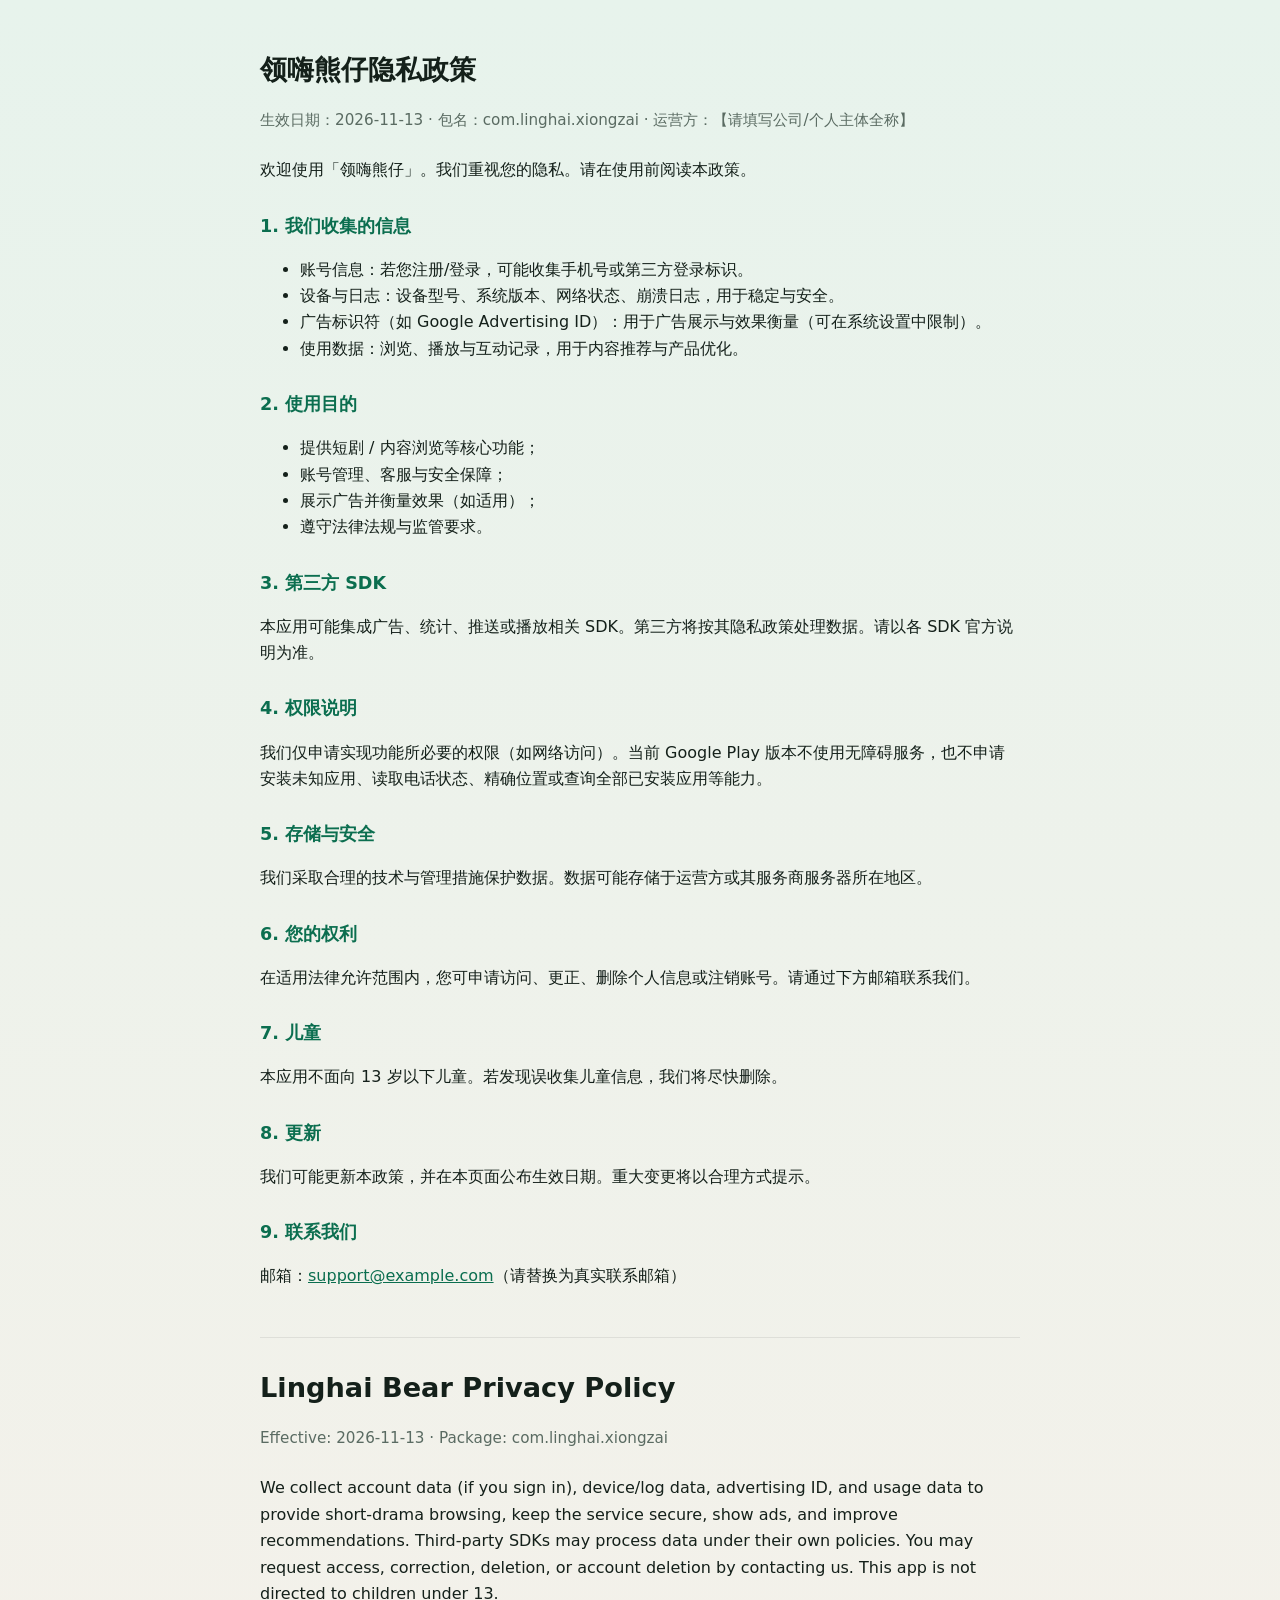
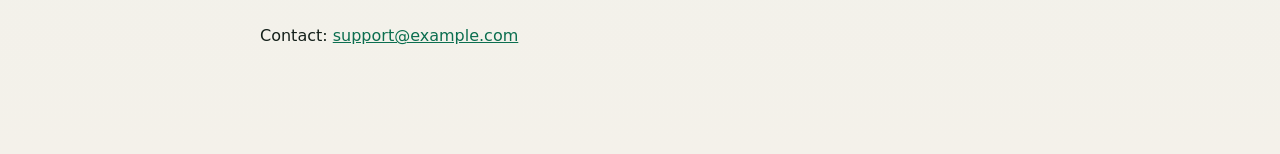
==== privacy-policy/index.html @ 702ed435 "Publish privacy policy and support pages on GitHub Pages. Also keep feature flags off for store revi" ====
<!DOCTYPE html>
<html lang="zh-CN">
<head>
  <meta charset="utf-8" />
  <meta name="viewport" content="width=device-width, initial-scale=1" />
  <title>领嗨熊仔 · 隐私政策 / Privacy Policy</title>
  <style>
    :root { --ink:#14201a; --muted:#5a6b62; --bg:#f4f7f5; --accent:#0b6e4f; }
    body { margin:0; font-family:"Noto Sans SC","DM Sans",system-ui,sans-serif; background:linear-gradient(180deg,#e7f3ec,#f4f1ea); color:var(--ink); line-height:1.65; }
    main { max-width:760px; margin:0 auto; padding:48px 20px 88px; }
    h1 { font-size:1.7rem; margin:0 0 6px; }
    h2 { font-size:1.1rem; margin-top:28px; color:var(--accent); }
    .meta { color:var(--muted); margin-bottom:24px; font-size:.95rem; }
    a { color:var(--accent); }
    .en { margin-top:48px; padding-top:28px; border-top:1px solid rgba(0,0,0,.08); }
  </style>
</head>
<body>
<main>
  <h1>领嗨熊仔隐私政策</h1>
  <p class="meta">生效日期：2026-11-13 · 包名：com.linghai.xiongzai · 运营方：【请填写公司/个人主体全称】</p>

  <p>欢迎使用「领嗨熊仔」。我们重视您的隐私。请在使用前阅读本政策。</p>

  <h2>1. 我们收集的信息</h2>
  <ul>
    <li>账号信息：若您注册/登录，可能收集手机号或第三方登录标识。</li>
    <li>设备与日志：设备型号、系统版本、网络状态、崩溃日志，用于稳定与安全。</li>
    <li>广告标识符（如 Google Advertising ID）：用于广告展示与效果衡量（可在系统设置中限制）。</li>
    <li>使用数据：浏览、播放与互动记录，用于内容推荐与产品优化。</li>
  </ul>

  <h2>2. 使用目的</h2>
  <ul>
    <li>提供短剧 / 内容浏览等核心功能；</li>
    <li>账号管理、客服与安全保障；</li>
    <li>展示广告并衡量效果（如适用）；</li>
    <li>遵守法律法规与监管要求。</li>
  </ul>

  <h2>3. 第三方 SDK</h2>
  <p>本应用可能集成广告、统计、推送或播放相关 SDK。第三方将按其隐私政策处理数据。请以各 SDK 官方说明为准。</p>

  <h2>4. 权限说明</h2>
  <p>我们仅申请实现功能所必要的权限（如网络访问）。当前 Google Play 版本不使用无障碍服务，也不申请安装未知应用、读取电话状态、精确位置或查询全部已安装应用等能力。</p>

  <h2>5. 存储与安全</h2>
  <p>我们采取合理的技术与管理措施保护数据。数据可能存储于运营方或其服务商服务器所在地区。</p>

  <h2>6. 您的权利</h2>
  <p>在适用法律允许范围内，您可申请访问、更正、删除个人信息或注销账号。请通过下方邮箱联系我们。</p>

  <h2>7. 儿童</h2>
  <p>本应用不面向 13 岁以下儿童。若发现误收集儿童信息，我们将尽快删除。</p>

  <h2>8. 更新</h2>
  <p>我们可能更新本政策，并在本页面公布生效日期。重大变更将以合理方式提示。</p>

  <h2>9. 联系我们</h2>
  <p>邮箱：<a href="mailto:support@example.com">support@example.com</a>（请替换为真实联系邮箱）</p>

  <div class="en">
    <h1>Linghai Bear Privacy Policy</h1>
    <p class="meta">Effective: 2026-11-13 · Package: com.linghai.xiongzai</p>
    <p>We collect account data (if you sign in), device/log data, advertising ID, and usage data to provide short-drama browsing, keep the service secure, show ads, and improve recommendations. Third-party SDKs may process data under their own policies. You may request access, correction, deletion, or account deletion by contacting us. This app is not directed to children under 13.</p>
    <p>Contact: <a href="mailto:support@example.com">support@example.com</a></p>
  </div>
</main>
</body>
</html>
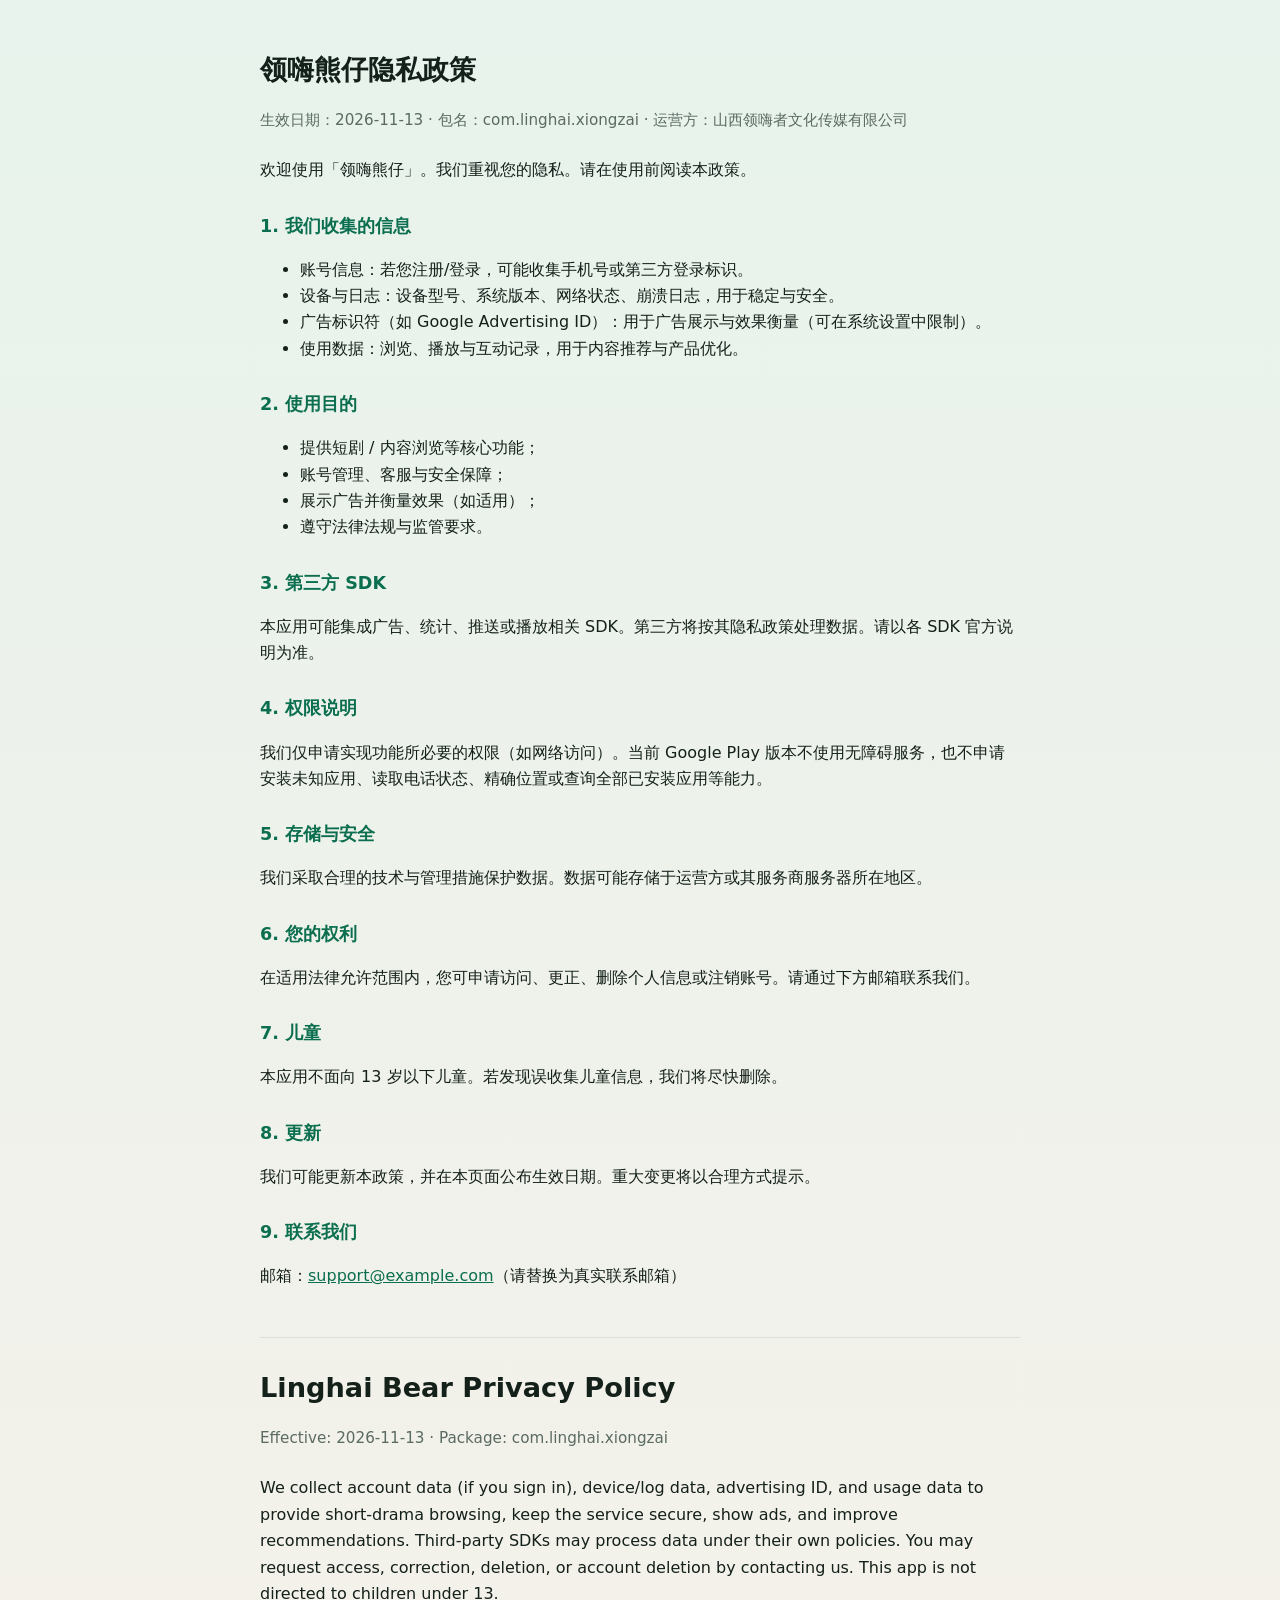
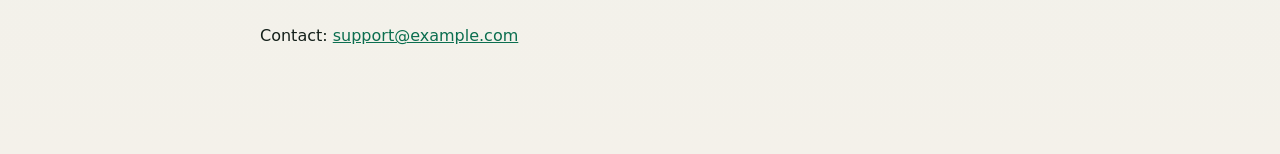
==== commit 810677bf: "Update privacy policy operator to 山西领嗨者文化传媒有限公司. Co-authored-by: Cursor <cursoragent@cursor.com>" ====
--- a/privacy-policy/index.html
+++ b/privacy-policy/index.html
@@ -18,7 +18,7 @@
 <body>
 <main>
   <h1>领嗨熊仔隐私政策</h1>
-  <p class="meta">生效日期：2026-11-13 · 包名：com.linghai.xiongzai · 运营方：【请填写公司/个人主体全称】</p>
+  <p class="meta">生效日期：2026-11-13 · 包名：com.linghai.xiongzai · 运营方：山西领嗨者文化传媒有限公司</p>
 
   <p>欢迎使用「领嗨熊仔」。我们重视您的隐私。请在使用前阅读本政策。</p>
 
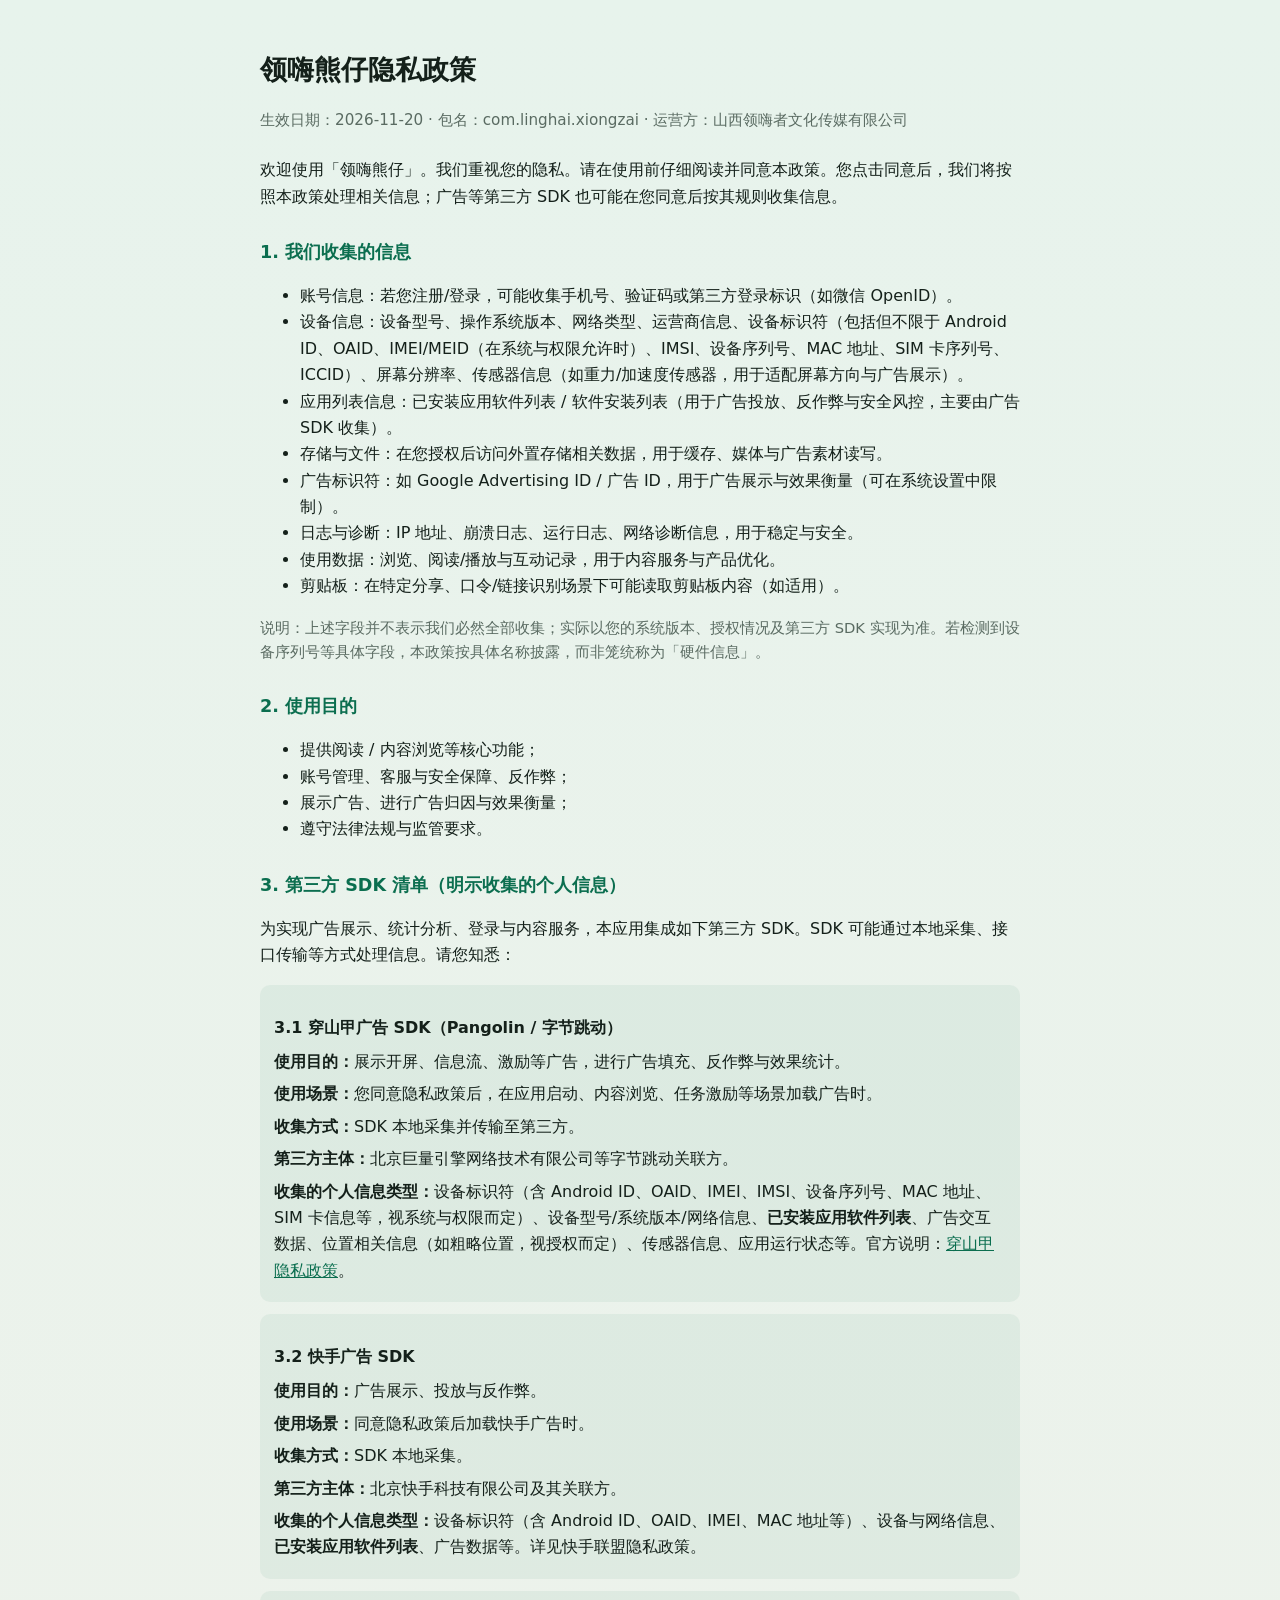
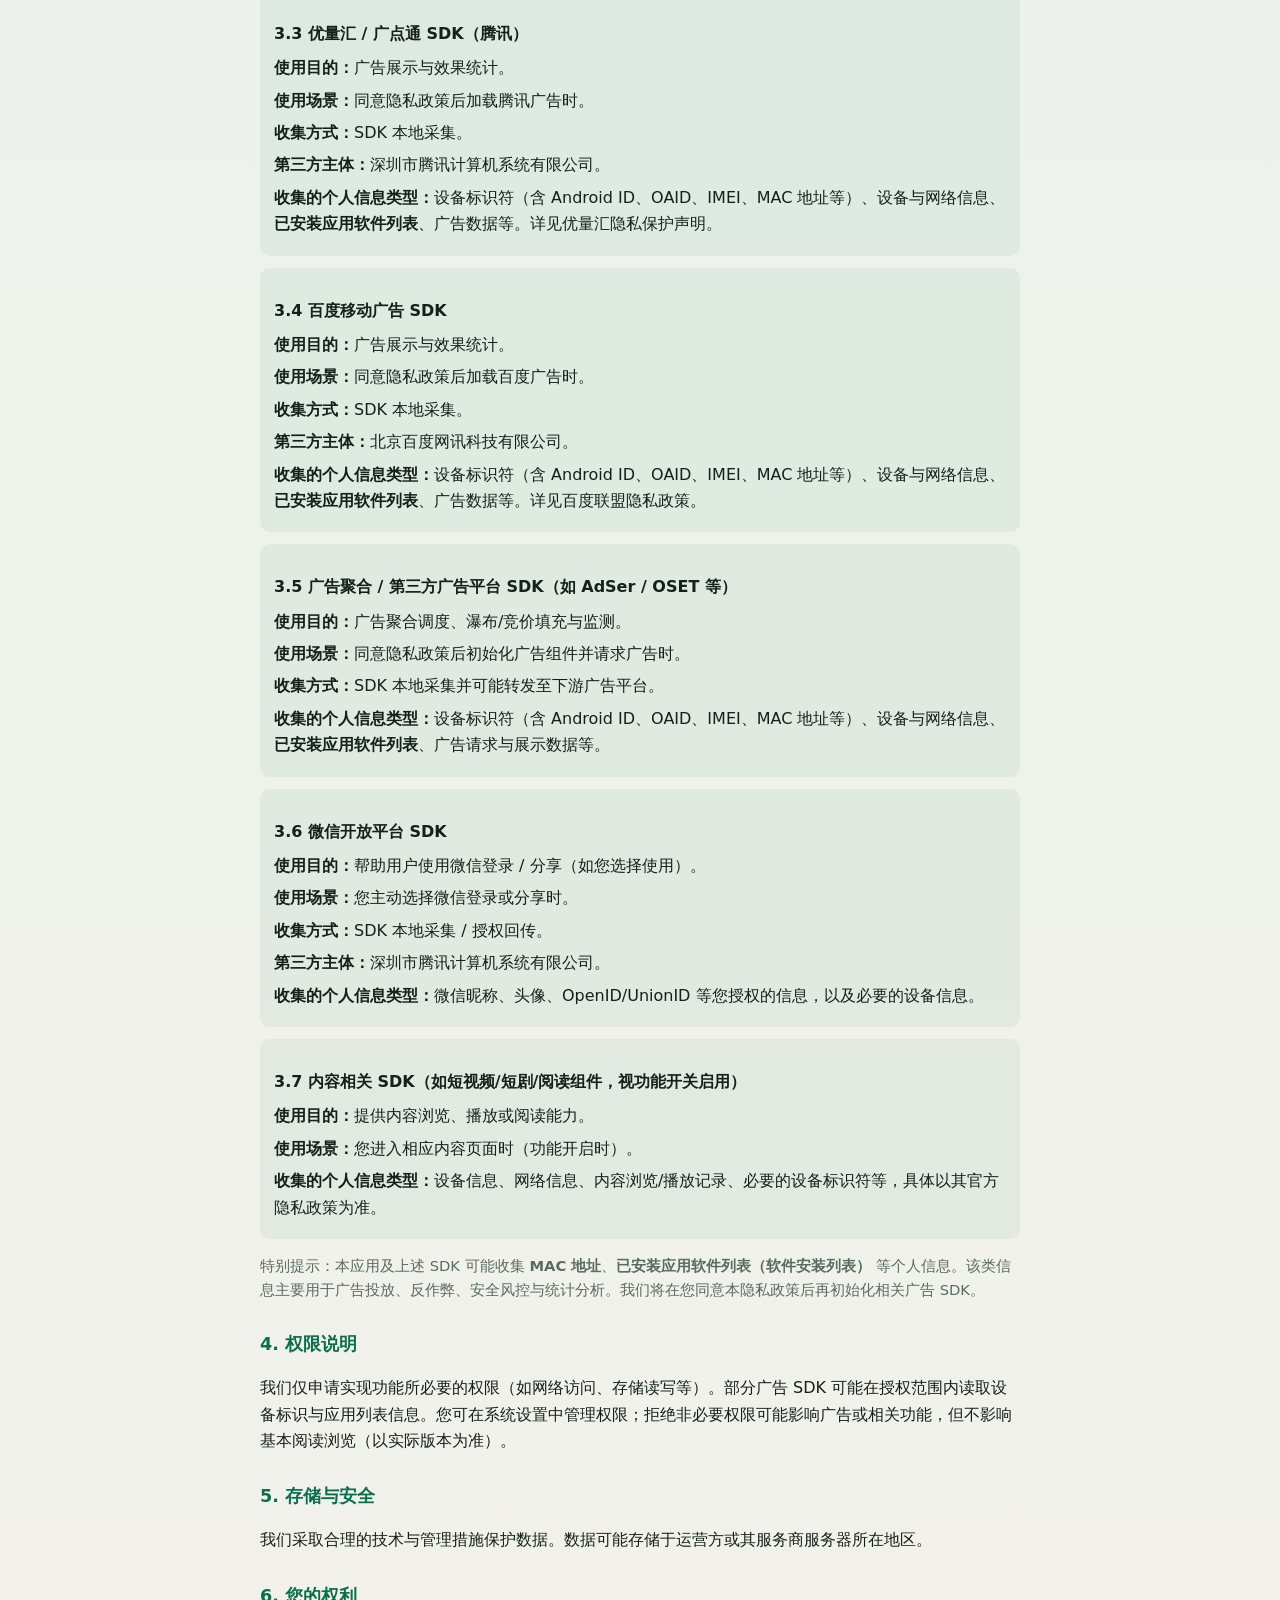
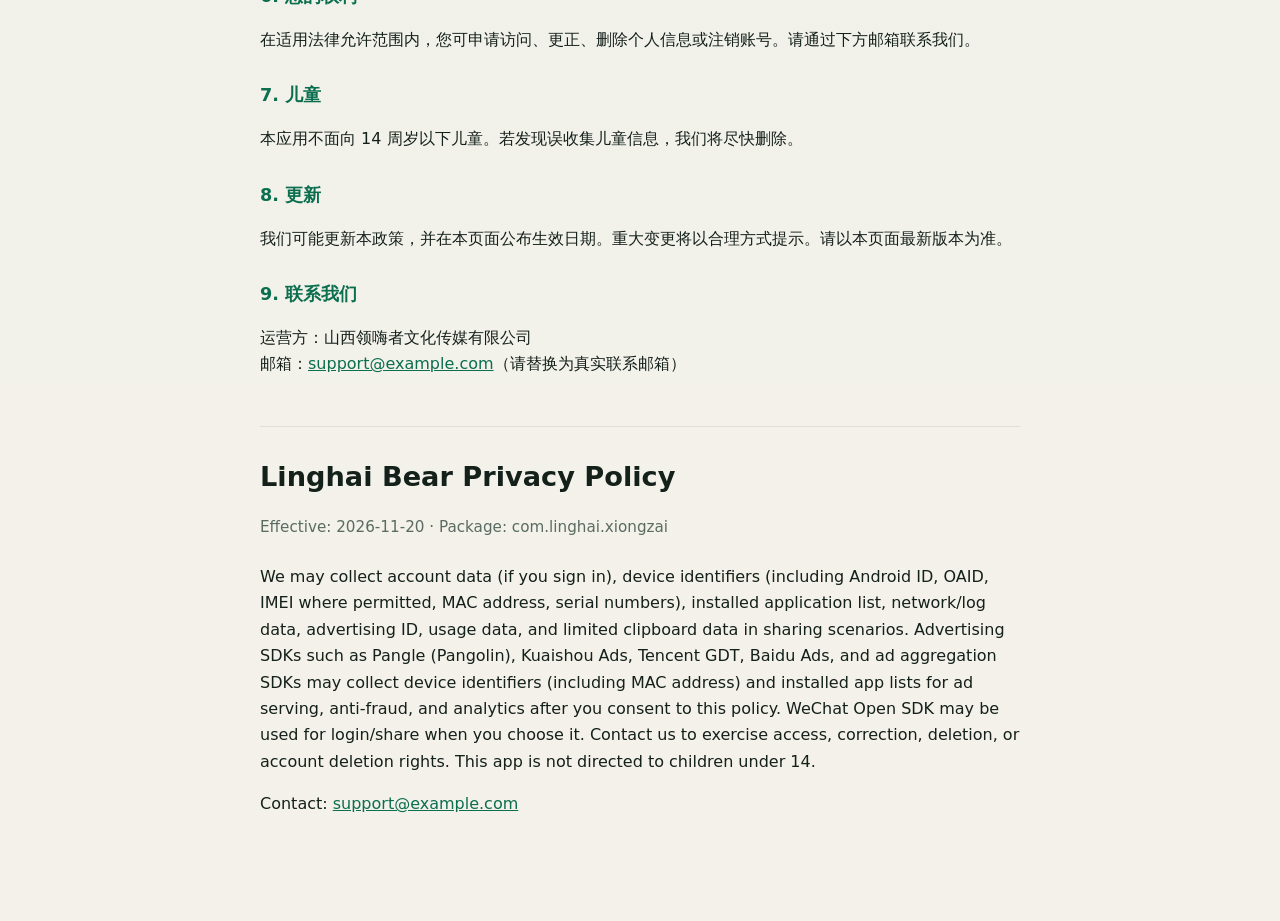
==== commit 8b3a26e5: "Disclose ad SDK data collection including MAC and app list." ====
--- a/privacy-policy/index.html
+++ b/privacy-policy/index.html
@@ -10,39 +10,110 @@
     main { max-width:760px; margin:0 auto; padding:48px 20px 88px; }
     h1 { font-size:1.7rem; margin:0 0 6px; }
     h2 { font-size:1.1rem; margin-top:28px; color:var(--accent); }
+    h3 { font-size:1rem; margin:18px 0 8px; }
     .meta { color:var(--muted); margin-bottom:24px; font-size:.95rem; }
     a { color:var(--accent); }
     .en { margin-top:48px; padding-top:28px; border-top:1px solid rgba(0,0,0,.08); }
+    .sdk { background:rgba(11,110,79,.06); border-radius:10px; padding:12px 14px; margin:12px 0; }
+    .sdk p { margin:6px 0; }
+    .note { color:var(--muted); font-size:.92rem; }
   </style>
 </head>
 <body>
 <main>
   <h1>领嗨熊仔隐私政策</h1>
-  <p class="meta">生效日期：2026-11-13 · 包名：com.linghai.xiongzai · 运营方：山西领嗨者文化传媒有限公司</p>
+  <p class="meta">生效日期：2026-11-20 · 包名：com.linghai.xiongzai · 运营方：山西领嗨者文化传媒有限公司</p>
 
-  <p>欢迎使用「领嗨熊仔」。我们重视您的隐私。请在使用前阅读本政策。</p>
+  <p>欢迎使用「领嗨熊仔」。我们重视您的隐私。请在使用前仔细阅读并同意本政策。您点击同意后，我们将按照本政策处理相关信息；广告等第三方 SDK 也可能在您同意后按其规则收集信息。</p>
 
   <h2>1. 我们收集的信息</h2>
   <ul>
-    <li>账号信息：若您注册/登录，可能收集手机号或第三方登录标识。</li>
-    <li>设备与日志：设备型号、系统版本、网络状态、崩溃日志，用于稳定与安全。</li>
-    <li>广告标识符（如 Google Advertising ID）：用于广告展示与效果衡量（可在系统设置中限制）。</li>
-    <li>使用数据：浏览、播放与互动记录，用于内容推荐与产品优化。</li>
+    <li>账号信息：若您注册/登录，可能收集手机号、验证码或第三方登录标识（如微信 OpenID）。</li>
+    <li>设备信息：设备型号、操作系统版本、网络类型、运营商信息、设备标识符（包括但不限于 Android ID、OAID、IMEI/MEID（在系统与权限允许时）、IMSI、设备序列号、MAC 地址、SIM 卡序列号、ICCID）、屏幕分辨率、传感器信息（如重力/加速度传感器，用于适配屏幕方向与广告展示）。</li>
+    <li>应用列表信息：已安装应用软件列表 / 软件安装列表（用于广告投放、反作弊与安全风控，主要由广告 SDK 收集）。</li>
+    <li>存储与文件：在您授权后访问外置存储相关数据，用于缓存、媒体与广告素材读写。</li>
+    <li>广告标识符：如 Google Advertising ID / 广告 ID，用于广告展示与效果衡量（可在系统设置中限制）。</li>
+    <li>日志与诊断：IP 地址、崩溃日志、运行日志、网络诊断信息，用于稳定与安全。</li>
+    <li>使用数据：浏览、阅读/播放与互动记录，用于内容服务与产品优化。</li>
+    <li>剪贴板：在特定分享、口令/链接识别场景下可能读取剪贴板内容（如适用）。</li>
   </ul>
+  <p class="note">说明：上述字段并不表示我们必然全部收集；实际以您的系统版本、授权情况及第三方 SDK 实现为准。若检测到设备序列号等具体字段，本政策按具体名称披露，而非笼统称为「硬件信息」。</p>
 
   <h2>2. 使用目的</h2>
   <ul>
-    <li>提供短剧 / 内容浏览等核心功能；</li>
-    <li>账号管理、客服与安全保障；</li>
-    <li>展示广告并衡量效果（如适用）；</li>
+    <li>提供阅读 / 内容浏览等核心功能；</li>
+    <li>账号管理、客服与安全保障、反作弊；</li>
+    <li>展示广告、进行广告归因与效果衡量；</li>
     <li>遵守法律法规与监管要求。</li>
   </ul>
 
-  <h2>3. 第三方 SDK</h2>
-  <p>本应用可能集成广告、统计、推送或播放相关 SDK。第三方将按其隐私政策处理数据。请以各 SDK 官方说明为准。</p>
+  <h2>3. 第三方 SDK 清单（明示收集的个人信息）</h2>
+  <p>为实现广告展示、统计分析、登录与内容服务，本应用集成如下第三方 SDK。SDK 可能通过本地采集、接口传输等方式处理信息。请您知悉：</p>
+
+  <div class="sdk">
+    <h3>3.1 穿山甲广告 SDK（Pangolin / 字节跳动）</h3>
+    <p><strong>使用目的：</strong>展示开屏、信息流、激励等广告，进行广告填充、反作弊与效果统计。</p>
+    <p><strong>使用场景：</strong>您同意隐私政策后，在应用启动、内容浏览、任务激励等场景加载广告时。</p>
+    <p><strong>收集方式：</strong>SDK 本地采集并传输至第三方。</p>
+    <p><strong>第三方主体：</strong>北京巨量引擎网络技术有限公司等字节跳动关联方。</p>
+    <p><strong>收集的个人信息类型：</strong>设备标识符（含 Android ID、OAID、IMEI、IMSI、设备序列号、MAC 地址、SIM 卡信息等，视系统与权限而定）、设备型号/系统版本/网络信息、<strong>已安装应用软件列表</strong>、广告交互数据、位置相关信息（如粗略位置，视授权而定）、传感器信息、应用运行状态等。官方说明：<a href="https://www.csjplatform.com/privacy" target="_blank" rel="noopener">穿山甲隐私政策</a>。</p>
+  </div>
+
+  <div class="sdk">
+    <h3>3.2 快手广告 SDK</h3>
+    <p><strong>使用目的：</strong>广告展示、投放与反作弊。</p>
+    <p><strong>使用场景：</strong>同意隐私政策后加载快手广告时。</p>
+    <p><strong>收集方式：</strong>SDK 本地采集。</p>
+    <p><strong>第三方主体：</strong>北京快手科技有限公司及其关联方。</p>
+    <p><strong>收集的个人信息类型：</strong>设备标识符（含 Android ID、OAID、IMEI、MAC 地址等）、设备与网络信息、<strong>已安装应用软件列表</strong>、广告数据等。详见快手联盟隐私政策。</p>
+  </div>
+
+  <div class="sdk">
+    <h3>3.3 优量汇 / 广点通 SDK（腾讯）</h3>
+    <p><strong>使用目的：</strong>广告展示与效果统计。</p>
+    <p><strong>使用场景：</strong>同意隐私政策后加载腾讯广告时。</p>
+    <p><strong>收集方式：</strong>SDK 本地采集。</p>
+    <p><strong>第三方主体：</strong>深圳市腾讯计算机系统有限公司。</p>
+    <p><strong>收集的个人信息类型：</strong>设备标识符（含 Android ID、OAID、IMEI、MAC 地址等）、设备与网络信息、<strong>已安装应用软件列表</strong>、广告数据等。详见优量汇隐私保护声明。</p>
+  </div>
+
+  <div class="sdk">
+    <h3>3.4 百度移动广告 SDK</h3>
+    <p><strong>使用目的：</strong>广告展示与效果统计。</p>
+    <p><strong>使用场景：</strong>同意隐私政策后加载百度广告时。</p>
+    <p><strong>收集方式：</strong>SDK 本地采集。</p>
+    <p><strong>第三方主体：</strong>北京百度网讯科技有限公司。</p>
+    <p><strong>收集的个人信息类型：</strong>设备标识符（含 Android ID、OAID、IMEI、MAC 地址等）、设备与网络信息、<strong>已安装应用软件列表</strong>、广告数据等。详见百度联盟隐私政策。</p>
+  </div>
+
+  <div class="sdk">
+    <h3>3.5 广告聚合 / 第三方广告平台 SDK（如 AdSer / OSET 等）</h3>
+    <p><strong>使用目的：</strong>广告聚合调度、瀑布/竞价填充与监测。</p>
+    <p><strong>使用场景：</strong>同意隐私政策后初始化广告组件并请求广告时。</p>
+    <p><strong>收集方式：</strong>SDK 本地采集并可能转发至下游广告平台。</p>
+    <p><strong>收集的个人信息类型：</strong>设备标识符（含 Android ID、OAID、IMEI、MAC 地址等）、设备与网络信息、<strong>已安装应用软件列表</strong>、广告请求与展示数据等。</p>
+  </div>
+
+  <div class="sdk">
+    <h3>3.6 微信开放平台 SDK</h3>
+    <p><strong>使用目的：</strong>帮助用户使用微信登录 / 分享（如您选择使用）。</p>
+    <p><strong>使用场景：</strong>您主动选择微信登录或分享时。</p>
+    <p><strong>收集方式：</strong>SDK 本地采集 / 授权回传。</p>
+    <p><strong>第三方主体：</strong>深圳市腾讯计算机系统有限公司。</p>
+    <p><strong>收集的个人信息类型：</strong>微信昵称、头像、OpenID/UnionID 等您授权的信息，以及必要的设备信息。</p>
+  </div>
+
+  <div class="sdk">
+    <h3>3.7 内容相关 SDK（如短视频/短剧/阅读组件，视功能开关启用）</h3>
+    <p><strong>使用目的：</strong>提供内容浏览、播放或阅读能力。</p>
+    <p><strong>使用场景：</strong>您进入相应内容页面时（功能开启时）。</p>
+    <p><strong>收集的个人信息类型：</strong>设备信息、网络信息、内容浏览/播放记录、必要的设备标识符等，具体以其官方隐私政策为准。</p>
+  </div>
+
+  <p class="note">特别提示：本应用及上述 SDK 可能收集 <strong>MAC 地址</strong>、<strong>已安装应用软件列表（软件安装列表）</strong> 等个人信息。该类信息主要用于广告投放、反作弊、安全风控与统计分析。我们将在您同意本隐私政策后再初始化相关广告 SDK。</p>
 
   <h2>4. 权限说明</h2>
-  <p>我们仅申请实现功能所必要的权限（如网络访问）。当前 Google Play 版本不使用无障碍服务，也不申请安装未知应用、读取电话状态、精确位置或查询全部已安装应用等能力。</p>
+  <p>我们仅申请实现功能所必要的权限（如网络访问、存储读写等）。部分广告 SDK 可能在授权范围内读取设备标识与应用列表信息。您可在系统设置中管理权限；拒绝非必要权限可能影响广告或相关功能，但不影响基本阅读浏览（以实际版本为准）。</p>
 
   <h2>5. 存储与安全</h2>
   <p>我们采取合理的技术与管理措施保护数据。数据可能存储于运营方或其服务商服务器所在地区。</p>
@@ -51,18 +122,18 @@
   <p>在适用法律允许范围内，您可申请访问、更正、删除个人信息或注销账号。请通过下方邮箱联系我们。</p>
 
   <h2>7. 儿童</h2>
-  <p>本应用不面向 13 岁以下儿童。若发现误收集儿童信息，我们将尽快删除。</p>
+  <p>本应用不面向 14 周岁以下儿童。若发现误收集儿童信息，我们将尽快删除。</p>
 
   <h2>8. 更新</h2>
-  <p>我们可能更新本政策，并在本页面公布生效日期。重大变更将以合理方式提示。</p>
+  <p>我们可能更新本政策，并在本页面公布生效日期。重大变更将以合理方式提示。请以本页面最新版本为准。</p>
 
   <h2>9. 联系我们</h2>
-  <p>邮箱：<a href="mailto:support@example.com">support@example.com</a>（请替换为真实联系邮箱）</p>
+  <p>运营方：山西领嗨者文化传媒有限公司<br/>邮箱：<a href="mailto:support@example.com">support@example.com</a>（请替换为真实联系邮箱）</p>
 
   <div class="en">
     <h1>Linghai Bear Privacy Policy</h1>
-    <p class="meta">Effective: 2026-11-13 · Package: com.linghai.xiongzai</p>
-    <p>We collect account data (if you sign in), device/log data, advertising ID, and usage data to provide short-drama browsing, keep the service secure, show ads, and improve recommendations. Third-party SDKs may process data under their own policies. You may request access, correction, deletion, or account deletion by contacting us. This app is not directed to children under 13.</p>
+    <p class="meta">Effective: 2026-11-20 · Package: com.linghai.xiongzai</p>
+    <p>We may collect account data (if you sign in), device identifiers (including Android ID, OAID, IMEI where permitted, MAC address, serial numbers), installed application list, network/log data, advertising ID, usage data, and limited clipboard data in sharing scenarios. Advertising SDKs such as Pangle (Pangolin), Kuaishou Ads, Tencent GDT, Baidu Ads, and ad aggregation SDKs may collect device identifiers (including MAC address) and installed app lists for ad serving, anti-fraud, and analytics after you consent to this policy. WeChat Open SDK may be used for login/share when you choose it. Contact us to exercise access, correction, deletion, or account deletion rights. This app is not directed to children under 14.</p>
     <p>Contact: <a href="mailto:support@example.com">support@example.com</a></p>
   </div>
 </main>
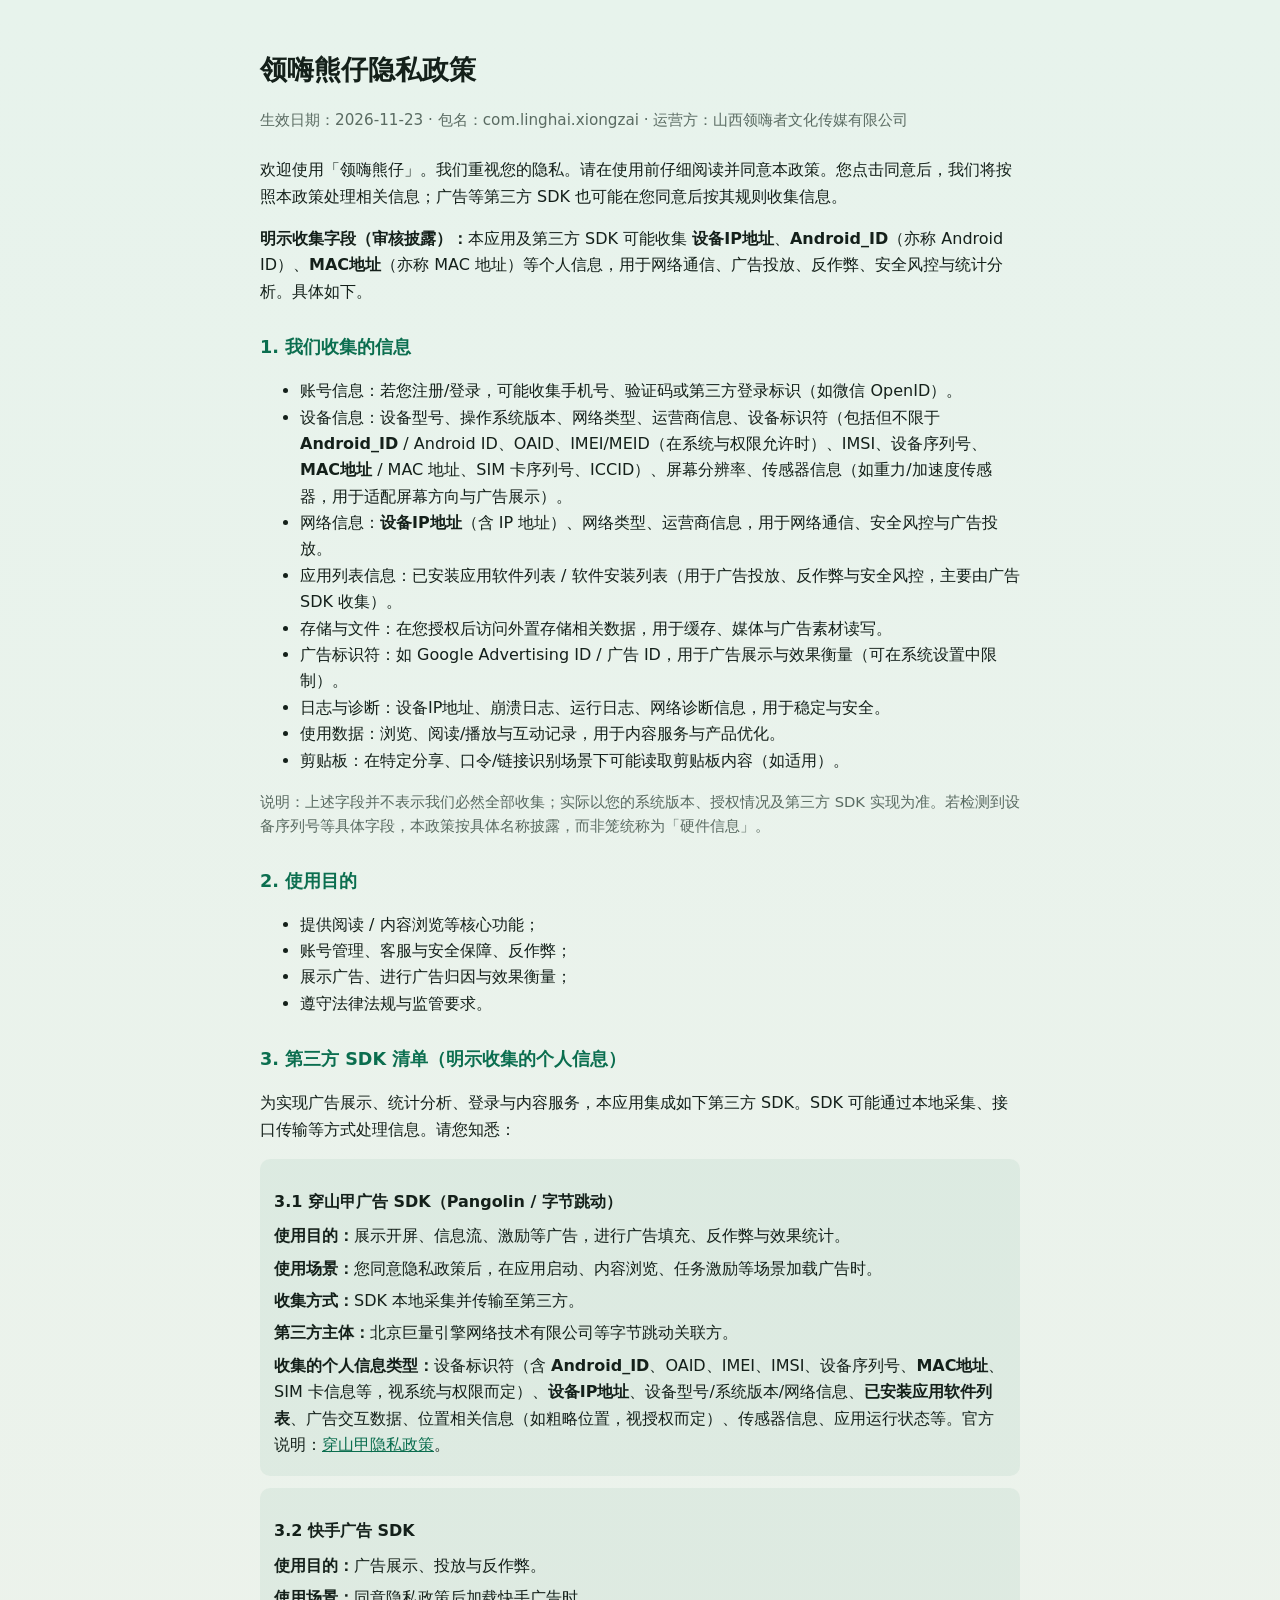
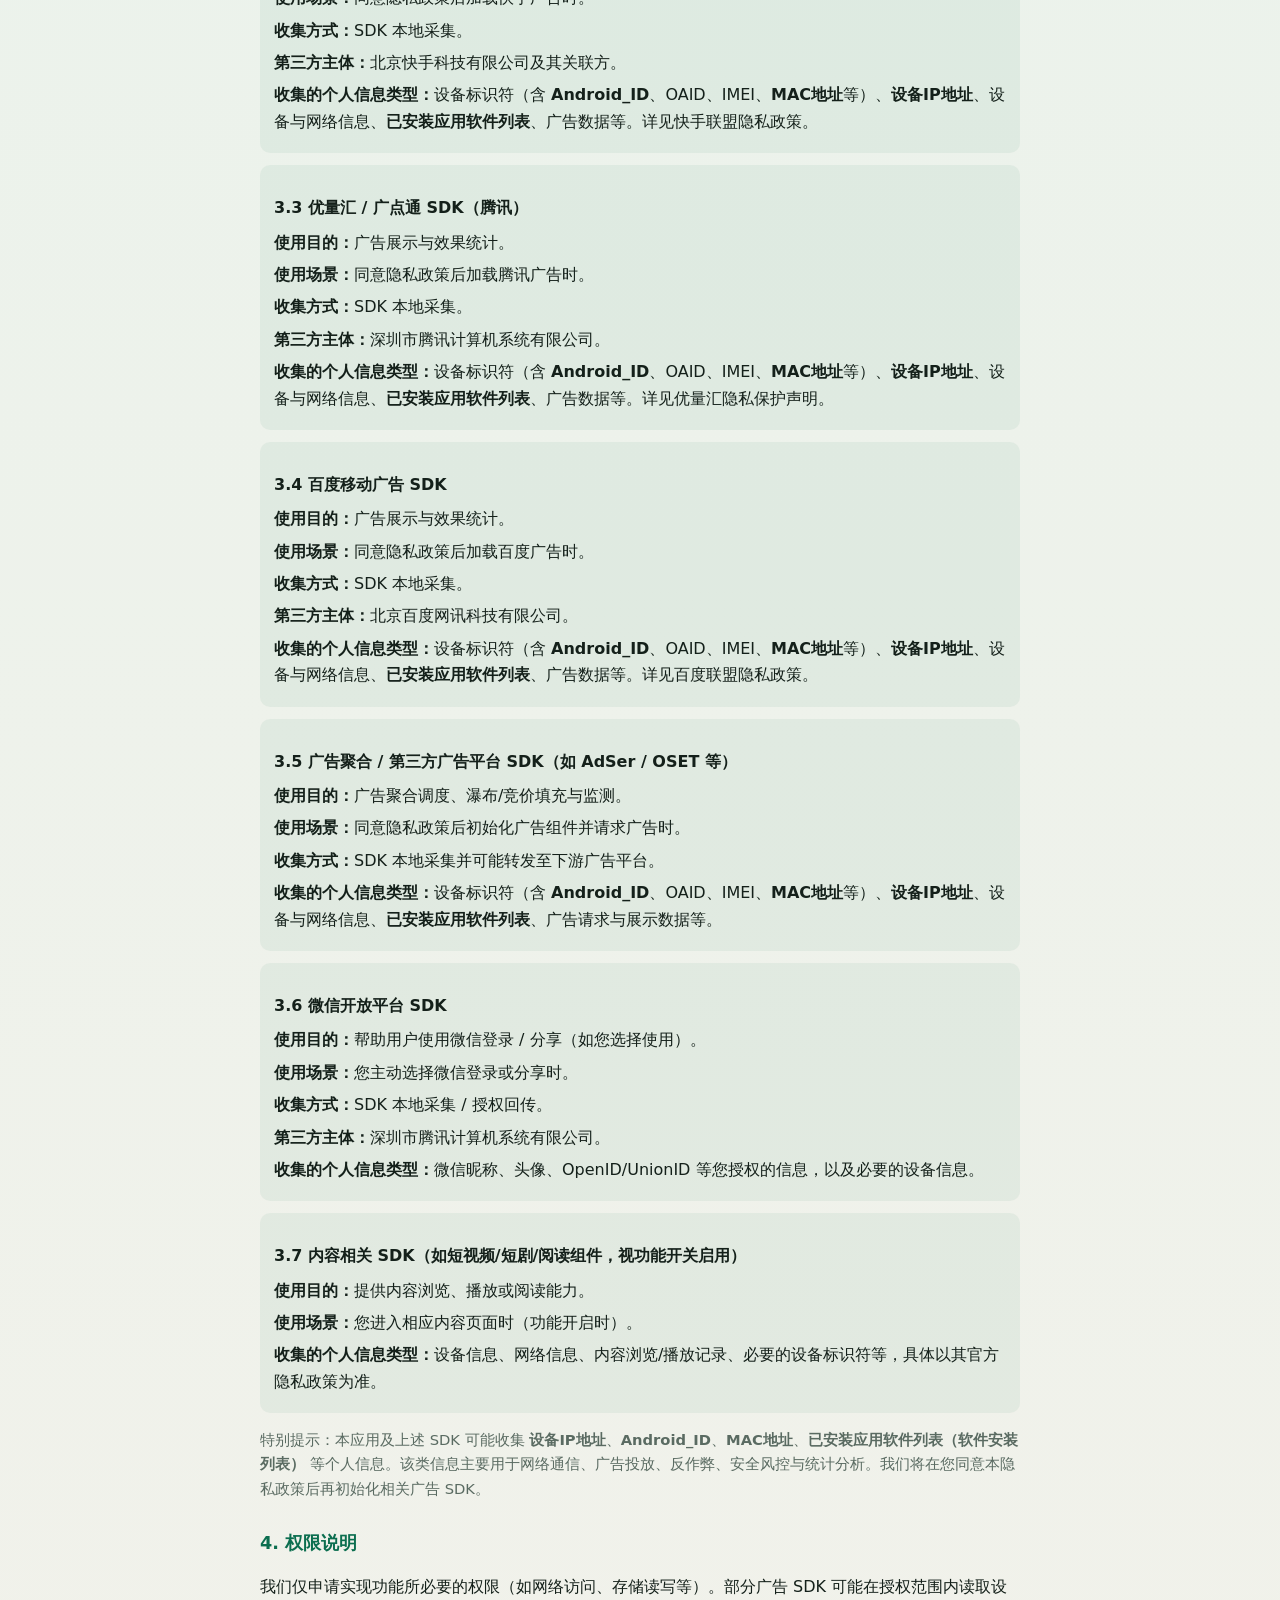
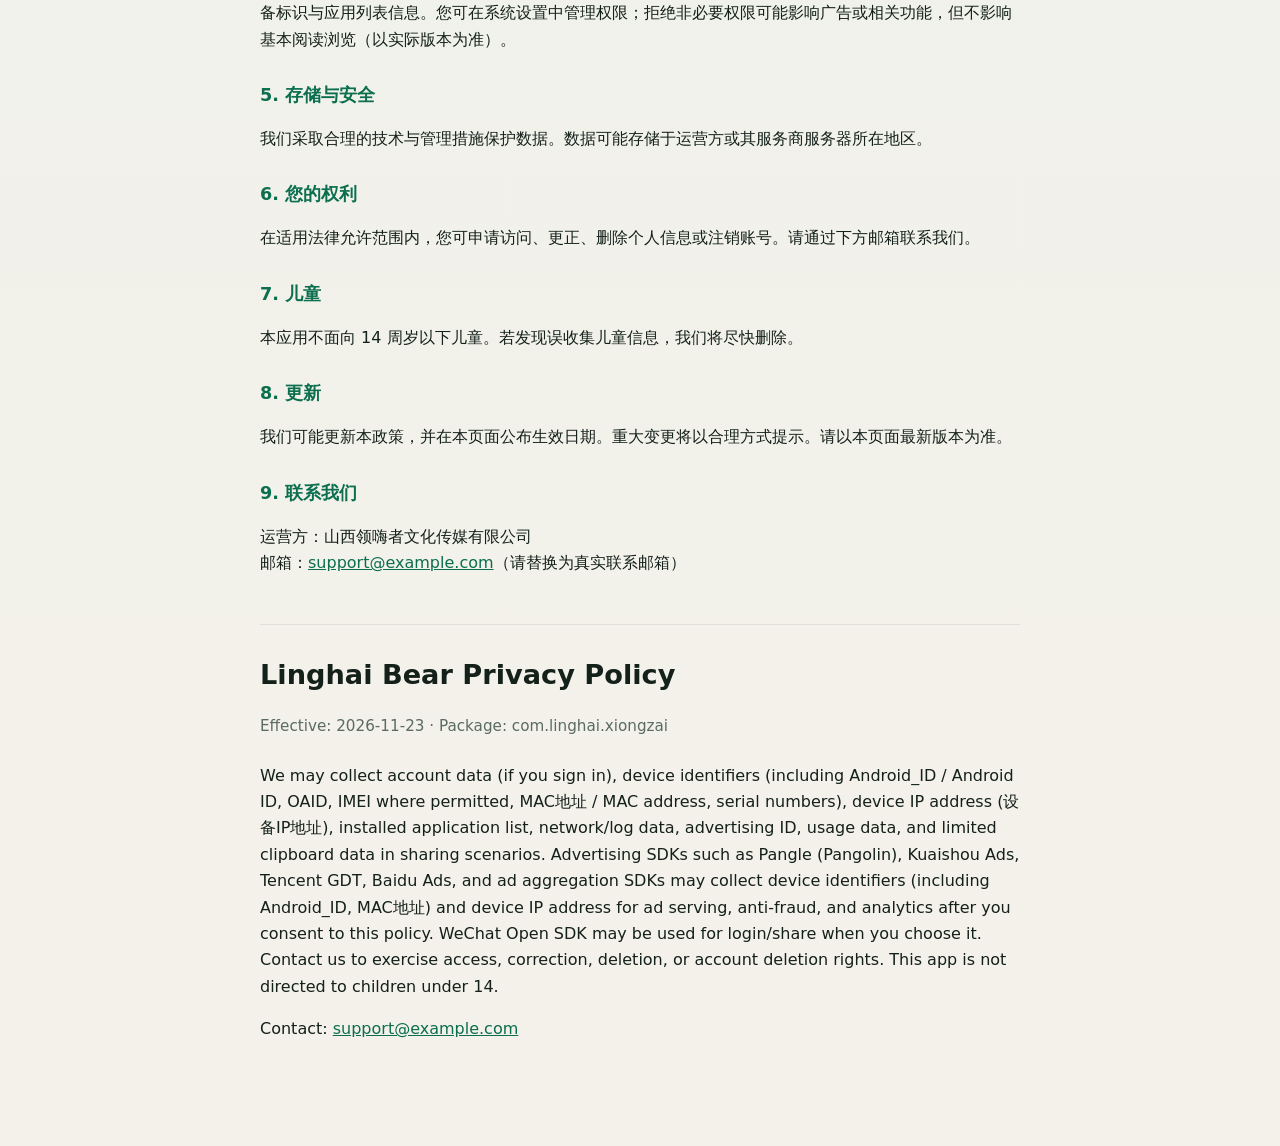
==== commit a125c64b: "Add exact keywords for Yingyongbao: 设备IP地址, Android_ID, MAC地址." ====
--- a/privacy-policy/index.html
+++ b/privacy-policy/index.html
@@ -22,18 +22,21 @@
 <body>
 <main>
   <h1>领嗨熊仔隐私政策</h1>
-  <p class="meta">生效日期：2026-11-20 · 包名：com.linghai.xiongzai · 运营方：山西领嗨者文化传媒有限公司</p>
+  <p class="meta">生效日期：2026-11-23 · 包名：com.linghai.xiongzai · 运营方：山西领嗨者文化传媒有限公司</p>
 
   <p>欢迎使用「领嗨熊仔」。我们重视您的隐私。请在使用前仔细阅读并同意本政策。您点击同意后，我们将按照本政策处理相关信息；广告等第三方 SDK 也可能在您同意后按其规则收集信息。</p>
+
+  <p><strong>明示收集字段（审核披露）：</strong>本应用及第三方 SDK 可能收集 <strong>设备IP地址</strong>、<strong>Android_ID</strong>（亦称 Android ID）、<strong>MAC地址</strong>（亦称 MAC 地址）等个人信息，用于网络通信、广告投放、反作弊、安全风控与统计分析。具体如下。</p>
 
   <h2>1. 我们收集的信息</h2>
   <ul>
     <li>账号信息：若您注册/登录，可能收集手机号、验证码或第三方登录标识（如微信 OpenID）。</li>
-    <li>设备信息：设备型号、操作系统版本、网络类型、运营商信息、设备标识符（包括但不限于 Android ID、OAID、IMEI/MEID（在系统与权限允许时）、IMSI、设备序列号、MAC 地址、SIM 卡序列号、ICCID）、屏幕分辨率、传感器信息（如重力/加速度传感器，用于适配屏幕方向与广告展示）。</li>
+    <li>设备信息：设备型号、操作系统版本、网络类型、运营商信息、设备标识符（包括但不限于 <strong>Android_ID</strong> / Android ID、OAID、IMEI/MEID（在系统与权限允许时）、IMSI、设备序列号、<strong>MAC地址</strong> / MAC 地址、SIM 卡序列号、ICCID）、屏幕分辨率、传感器信息（如重力/加速度传感器，用于适配屏幕方向与广告展示）。</li>
+    <li>网络信息：<strong>设备IP地址</strong>（含 IP 地址）、网络类型、运营商信息，用于网络通信、安全风控与广告投放。</li>
     <li>应用列表信息：已安装应用软件列表 / 软件安装列表（用于广告投放、反作弊与安全风控，主要由广告 SDK 收集）。</li>
     <li>存储与文件：在您授权后访问外置存储相关数据，用于缓存、媒体与广告素材读写。</li>
     <li>广告标识符：如 Google Advertising ID / 广告 ID，用于广告展示与效果衡量（可在系统设置中限制）。</li>
-    <li>日志与诊断：IP 地址、崩溃日志、运行日志、网络诊断信息，用于稳定与安全。</li>
+    <li>日志与诊断：设备IP地址、崩溃日志、运行日志、网络诊断信息，用于稳定与安全。</li>
     <li>使用数据：浏览、阅读/播放与互动记录，用于内容服务与产品优化。</li>
     <li>剪贴板：在特定分享、口令/链接识别场景下可能读取剪贴板内容（如适用）。</li>
   </ul>
@@ -56,7 +59,7 @@
     <p><strong>使用场景：</strong>您同意隐私政策后，在应用启动、内容浏览、任务激励等场景加载广告时。</p>
     <p><strong>收集方式：</strong>SDK 本地采集并传输至第三方。</p>
     <p><strong>第三方主体：</strong>北京巨量引擎网络技术有限公司等字节跳动关联方。</p>
-    <p><strong>收集的个人信息类型：</strong>设备标识符（含 Android ID、OAID、IMEI、IMSI、设备序列号、MAC 地址、SIM 卡信息等，视系统与权限而定）、设备型号/系统版本/网络信息、<strong>已安装应用软件列表</strong>、广告交互数据、位置相关信息（如粗略位置，视授权而定）、传感器信息、应用运行状态等。官方说明：<a href="https://www.csjplatform.com/privacy" target="_blank" rel="noopener">穿山甲隐私政策</a>。</p>
+    <p><strong>收集的个人信息类型：</strong>设备标识符（含 <strong>Android_ID</strong>、OAID、IMEI、IMSI、设备序列号、<strong>MAC地址</strong>、SIM 卡信息等，视系统与权限而定）、<strong>设备IP地址</strong>、设备型号/系统版本/网络信息、<strong>已安装应用软件列表</strong>、广告交互数据、位置相关信息（如粗略位置，视授权而定）、传感器信息、应用运行状态等。官方说明：<a href="https://www.csjplatform.com/privacy" target="_blank" rel="noopener">穿山甲隐私政策</a>。</p>
   </div>
 
   <div class="sdk">
@@ -65,7 +68,7 @@
     <p><strong>使用场景：</strong>同意隐私政策后加载快手广告时。</p>
     <p><strong>收集方式：</strong>SDK 本地采集。</p>
     <p><strong>第三方主体：</strong>北京快手科技有限公司及其关联方。</p>
-    <p><strong>收集的个人信息类型：</strong>设备标识符（含 Android ID、OAID、IMEI、MAC 地址等）、设备与网络信息、<strong>已安装应用软件列表</strong>、广告数据等。详见快手联盟隐私政策。</p>
+    <p><strong>收集的个人信息类型：</strong>设备标识符（含 <strong>Android_ID</strong>、OAID、IMEI、<strong>MAC地址</strong>等）、<strong>设备IP地址</strong>、设备与网络信息、<strong>已安装应用软件列表</strong>、广告数据等。详见快手联盟隐私政策。</p>
   </div>
 
   <div class="sdk">
@@ -74,7 +77,7 @@
     <p><strong>使用场景：</strong>同意隐私政策后加载腾讯广告时。</p>
     <p><strong>收集方式：</strong>SDK 本地采集。</p>
     <p><strong>第三方主体：</strong>深圳市腾讯计算机系统有限公司。</p>
-    <p><strong>收集的个人信息类型：</strong>设备标识符（含 Android ID、OAID、IMEI、MAC 地址等）、设备与网络信息、<strong>已安装应用软件列表</strong>、广告数据等。详见优量汇隐私保护声明。</p>
+    <p><strong>收集的个人信息类型：</strong>设备标识符（含 <strong>Android_ID</strong>、OAID、IMEI、<strong>MAC地址</strong>等）、<strong>设备IP地址</strong>、设备与网络信息、<strong>已安装应用软件列表</strong>、广告数据等。详见优量汇隐私保护声明。</p>
   </div>
 
   <div class="sdk">
@@ -83,7 +86,7 @@
     <p><strong>使用场景：</strong>同意隐私政策后加载百度广告时。</p>
     <p><strong>收集方式：</strong>SDK 本地采集。</p>
     <p><strong>第三方主体：</strong>北京百度网讯科技有限公司。</p>
-    <p><strong>收集的个人信息类型：</strong>设备标识符（含 Android ID、OAID、IMEI、MAC 地址等）、设备与网络信息、<strong>已安装应用软件列表</strong>、广告数据等。详见百度联盟隐私政策。</p>
+    <p><strong>收集的个人信息类型：</strong>设备标识符（含 <strong>Android_ID</strong>、OAID、IMEI、<strong>MAC地址</strong>等）、<strong>设备IP地址</strong>、设备与网络信息、<strong>已安装应用软件列表</strong>、广告数据等。详见百度联盟隐私政策。</p>
   </div>
 
   <div class="sdk">
@@ -91,7 +94,7 @@
     <p><strong>使用目的：</strong>广告聚合调度、瀑布/竞价填充与监测。</p>
     <p><strong>使用场景：</strong>同意隐私政策后初始化广告组件并请求广告时。</p>
     <p><strong>收集方式：</strong>SDK 本地采集并可能转发至下游广告平台。</p>
-    <p><strong>收集的个人信息类型：</strong>设备标识符（含 Android ID、OAID、IMEI、MAC 地址等）、设备与网络信息、<strong>已安装应用软件列表</strong>、广告请求与展示数据等。</p>
+    <p><strong>收集的个人信息类型：</strong>设备标识符（含 <strong>Android_ID</strong>、OAID、IMEI、<strong>MAC地址</strong>等）、<strong>设备IP地址</strong>、设备与网络信息、<strong>已安装应用软件列表</strong>、广告请求与展示数据等。</p>
   </div>
 
   <div class="sdk">
@@ -110,7 +113,7 @@
     <p><strong>收集的个人信息类型：</strong>设备信息、网络信息、内容浏览/播放记录、必要的设备标识符等，具体以其官方隐私政策为准。</p>
   </div>
 
-  <p class="note">特别提示：本应用及上述 SDK 可能收集 <strong>MAC 地址</strong>、<strong>已安装应用软件列表（软件安装列表）</strong> 等个人信息。该类信息主要用于广告投放、反作弊、安全风控与统计分析。我们将在您同意本隐私政策后再初始化相关广告 SDK。</p>
+  <p class="note">特别提示：本应用及上述 SDK 可能收集 <strong>设备IP地址</strong>、<strong>Android_ID</strong>、<strong>MAC地址</strong>、<strong>已安装应用软件列表（软件安装列表）</strong> 等个人信息。该类信息主要用于网络通信、广告投放、反作弊、安全风控与统计分析。我们将在您同意本隐私政策后再初始化相关广告 SDK。</p>
 
   <h2>4. 权限说明</h2>
   <p>我们仅申请实现功能所必要的权限（如网络访问、存储读写等）。部分广告 SDK 可能在授权范围内读取设备标识与应用列表信息。您可在系统设置中管理权限；拒绝非必要权限可能影响广告或相关功能，但不影响基本阅读浏览（以实际版本为准）。</p>
@@ -132,8 +135,8 @@
 
   <div class="en">
     <h1>Linghai Bear Privacy Policy</h1>
-    <p class="meta">Effective: 2026-11-20 · Package: com.linghai.xiongzai</p>
-    <p>We may collect account data (if you sign in), device identifiers (including Android ID, OAID, IMEI where permitted, MAC address, serial numbers), installed application list, network/log data, advertising ID, usage data, and limited clipboard data in sharing scenarios. Advertising SDKs such as Pangle (Pangolin), Kuaishou Ads, Tencent GDT, Baidu Ads, and ad aggregation SDKs may collect device identifiers (including MAC address) and installed app lists for ad serving, anti-fraud, and analytics after you consent to this policy. WeChat Open SDK may be used for login/share when you choose it. Contact us to exercise access, correction, deletion, or account deletion rights. This app is not directed to children under 14.</p>
+    <p class="meta">Effective: 2026-11-23 · Package: com.linghai.xiongzai</p>
+    <p>We may collect account data (if you sign in), device identifiers (including Android_ID / Android ID, OAID, IMEI where permitted, MAC地址 / MAC address, serial numbers), device IP address (设备IP地址), installed application list, network/log data, advertising ID, usage data, and limited clipboard data in sharing scenarios. Advertising SDKs such as Pangle (Pangolin), Kuaishou Ads, Tencent GDT, Baidu Ads, and ad aggregation SDKs may collect device identifiers (including Android_ID, MAC地址) and device IP address for ad serving, anti-fraud, and analytics after you consent to this policy. WeChat Open SDK may be used for login/share when you choose it. Contact us to exercise access, correction, deletion, or account deletion rights. This app is not directed to children under 14.</p>
     <p>Contact: <a href="mailto:support@example.com">support@example.com</a></p>
   </div>
 </main>
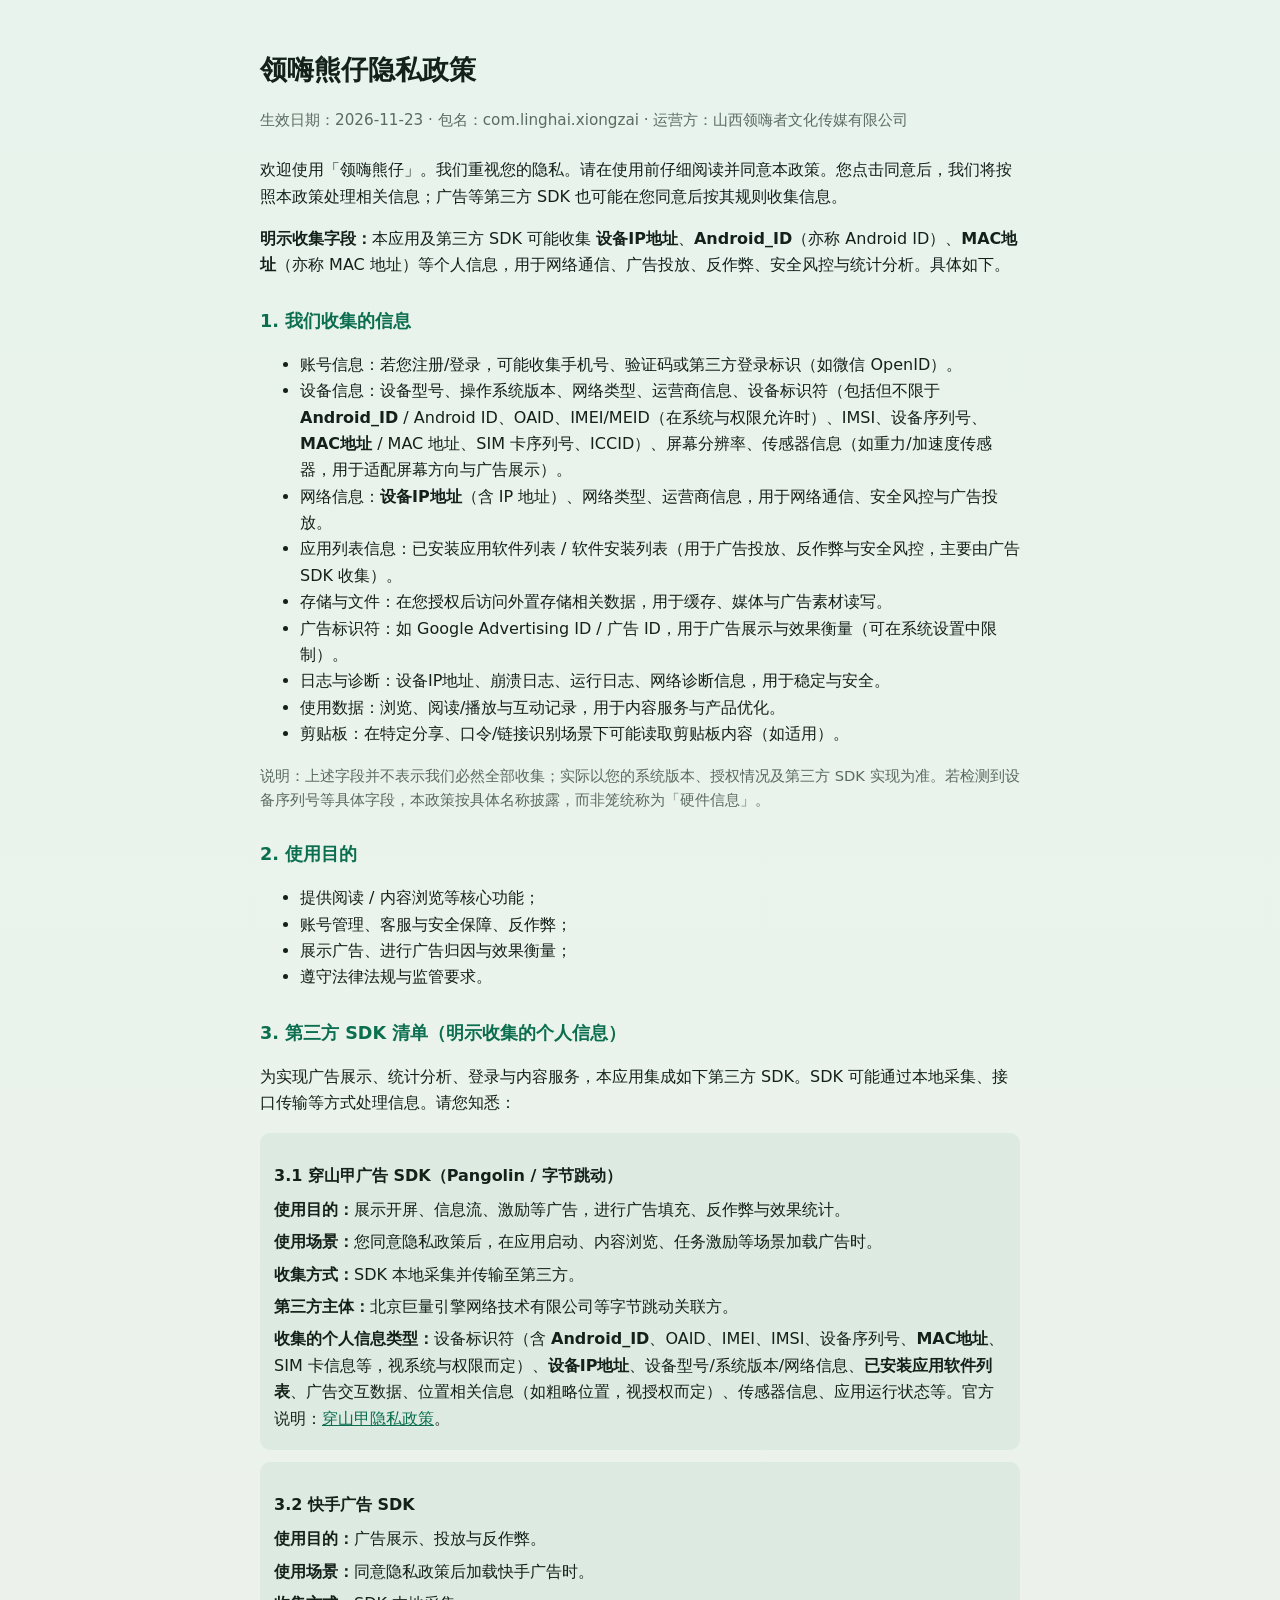
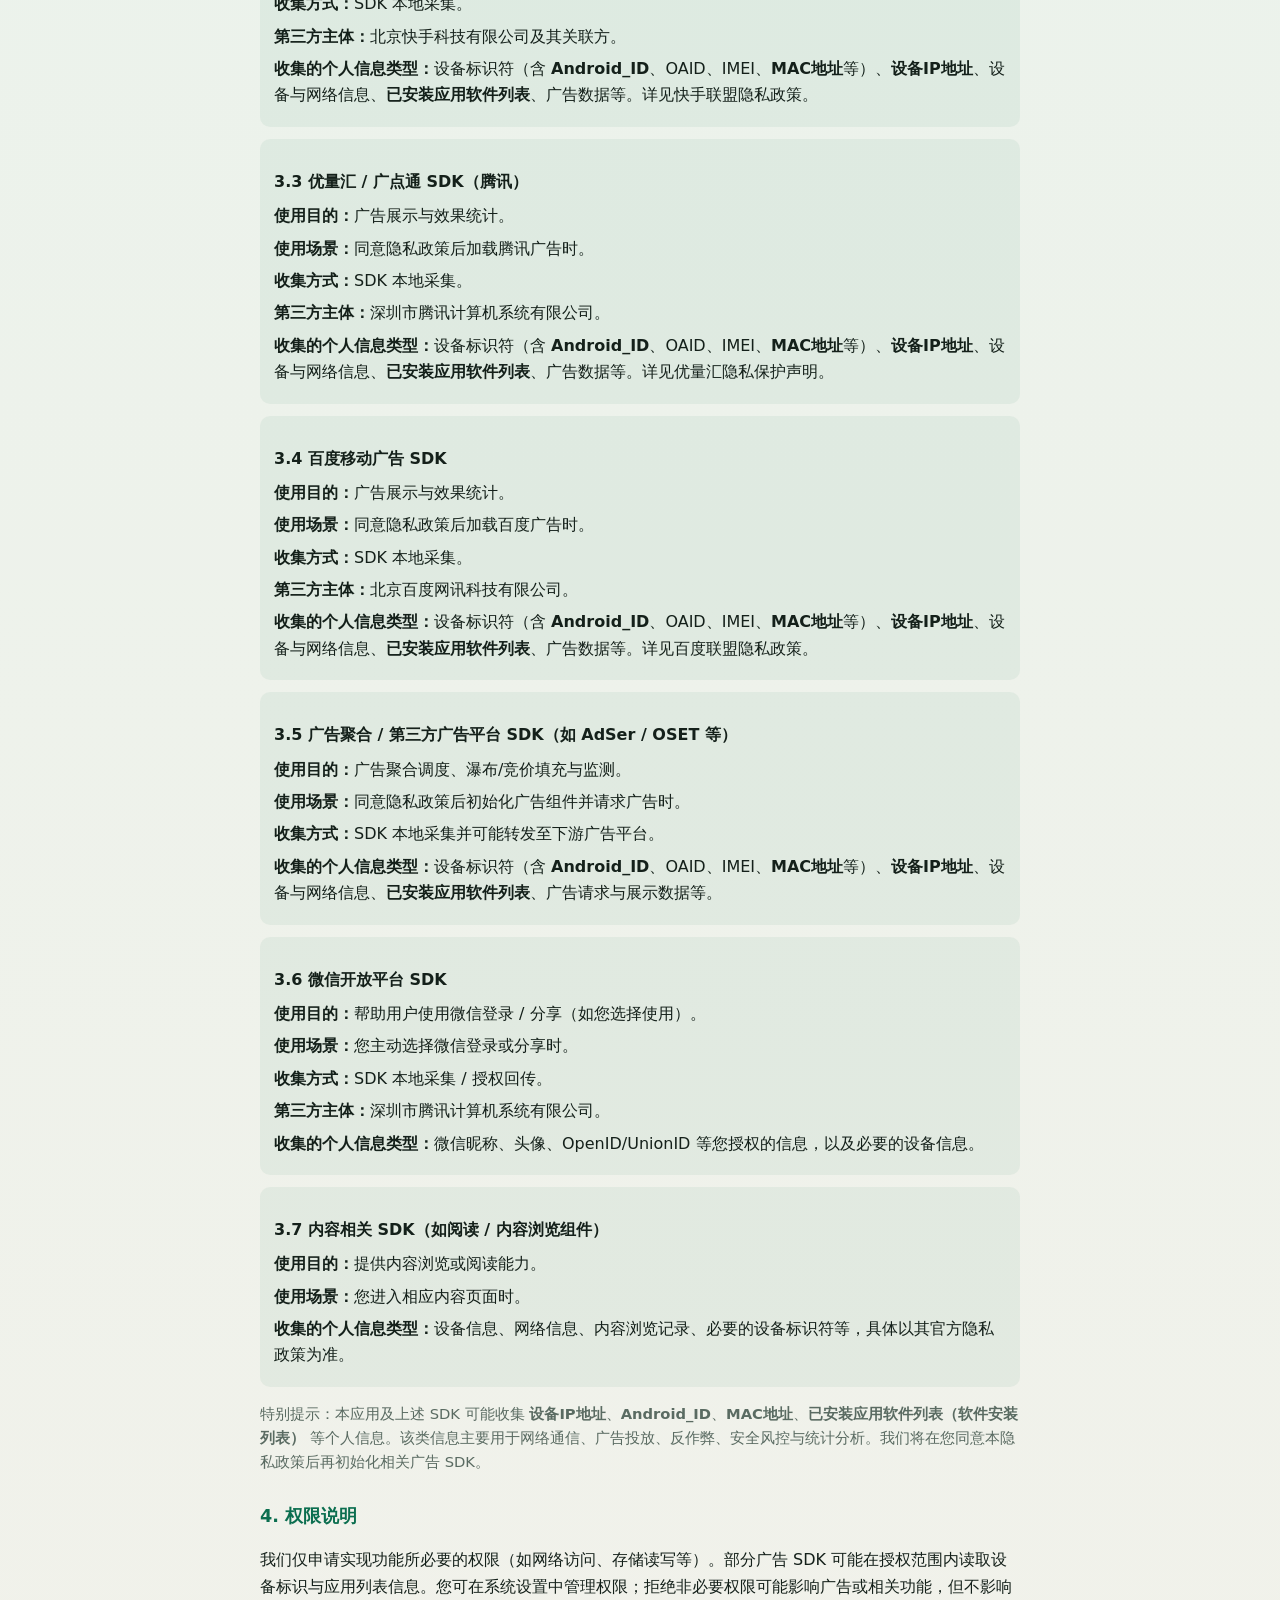
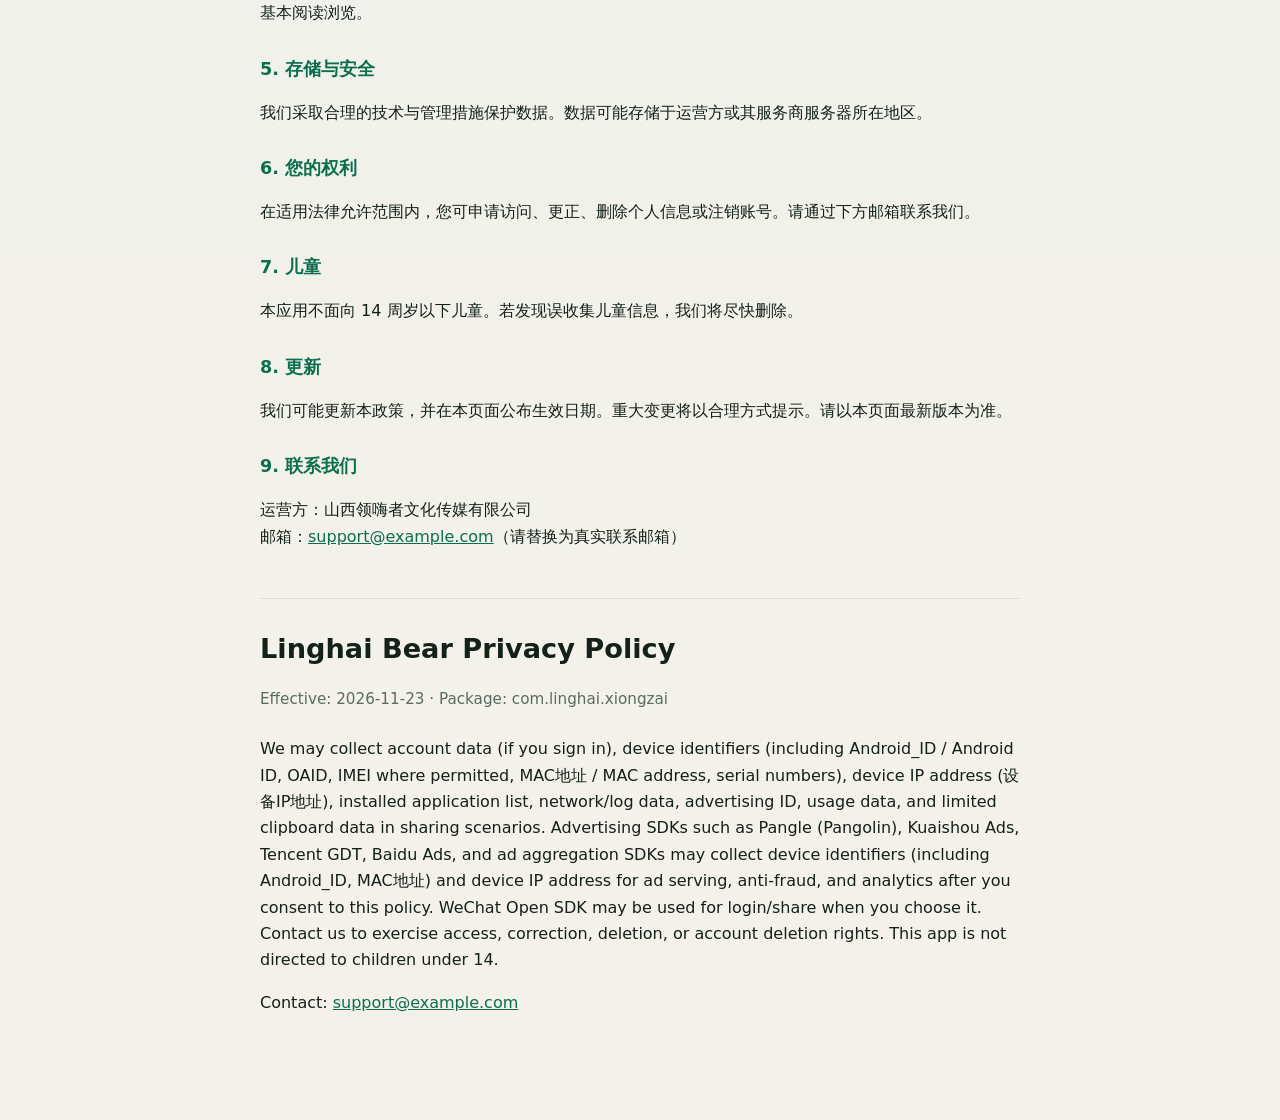
==== commit 13a346c4: "Remove review/feature-switch wording from privacy policy." ====
--- a/privacy-policy/index.html
+++ b/privacy-policy/index.html
@@ -26,7 +26,7 @@
 
   <p>欢迎使用「领嗨熊仔」。我们重视您的隐私。请在使用前仔细阅读并同意本政策。您点击同意后，我们将按照本政策处理相关信息；广告等第三方 SDK 也可能在您同意后按其规则收集信息。</p>
 
-  <p><strong>明示收集字段（审核披露）：</strong>本应用及第三方 SDK 可能收集 <strong>设备IP地址</strong>、<strong>Android_ID</strong>（亦称 Android ID）、<strong>MAC地址</strong>（亦称 MAC 地址）等个人信息，用于网络通信、广告投放、反作弊、安全风控与统计分析。具体如下。</p>
+  <p><strong>明示收集字段：</strong>本应用及第三方 SDK 可能收集 <strong>设备IP地址</strong>、<strong>Android_ID</strong>（亦称 Android ID）、<strong>MAC地址</strong>（亦称 MAC 地址）等个人信息，用于网络通信、广告投放、反作弊、安全风控与统计分析。具体如下。</p>
 
   <h2>1. 我们收集的信息</h2>
   <ul>
@@ -107,16 +107,16 @@
   </div>
 
   <div class="sdk">
-    <h3>3.7 内容相关 SDK（如短视频/短剧/阅读组件，视功能开关启用）</h3>
-    <p><strong>使用目的：</strong>提供内容浏览、播放或阅读能力。</p>
-    <p><strong>使用场景：</strong>您进入相应内容页面时（功能开启时）。</p>
-    <p><strong>收集的个人信息类型：</strong>设备信息、网络信息、内容浏览/播放记录、必要的设备标识符等，具体以其官方隐私政策为准。</p>
+    <h3>3.7 内容相关 SDK（如阅读 / 内容浏览组件）</h3>
+    <p><strong>使用目的：</strong>提供内容浏览或阅读能力。</p>
+    <p><strong>使用场景：</strong>您进入相应内容页面时。</p>
+    <p><strong>收集的个人信息类型：</strong>设备信息、网络信息、内容浏览记录、必要的设备标识符等，具体以其官方隐私政策为准。</p>
   </div>
 
   <p class="note">特别提示：本应用及上述 SDK 可能收集 <strong>设备IP地址</strong>、<strong>Android_ID</strong>、<strong>MAC地址</strong>、<strong>已安装应用软件列表（软件安装列表）</strong> 等个人信息。该类信息主要用于网络通信、广告投放、反作弊、安全风控与统计分析。我们将在您同意本隐私政策后再初始化相关广告 SDK。</p>
 
   <h2>4. 权限说明</h2>
-  <p>我们仅申请实现功能所必要的权限（如网络访问、存储读写等）。部分广告 SDK 可能在授权范围内读取设备标识与应用列表信息。您可在系统设置中管理权限；拒绝非必要权限可能影响广告或相关功能，但不影响基本阅读浏览（以实际版本为准）。</p>
+  <p>我们仅申请实现功能所必要的权限（如网络访问、存储读写等）。部分广告 SDK 可能在授权范围内读取设备标识与应用列表信息。您可在系统设置中管理权限；拒绝非必要权限可能影响广告或相关功能，但不影响基本阅读浏览。</p>
 
   <h2>5. 存储与安全</h2>
   <p>我们采取合理的技术与管理措施保护数据。数据可能存储于运营方或其服务商服务器所在地区。</p>
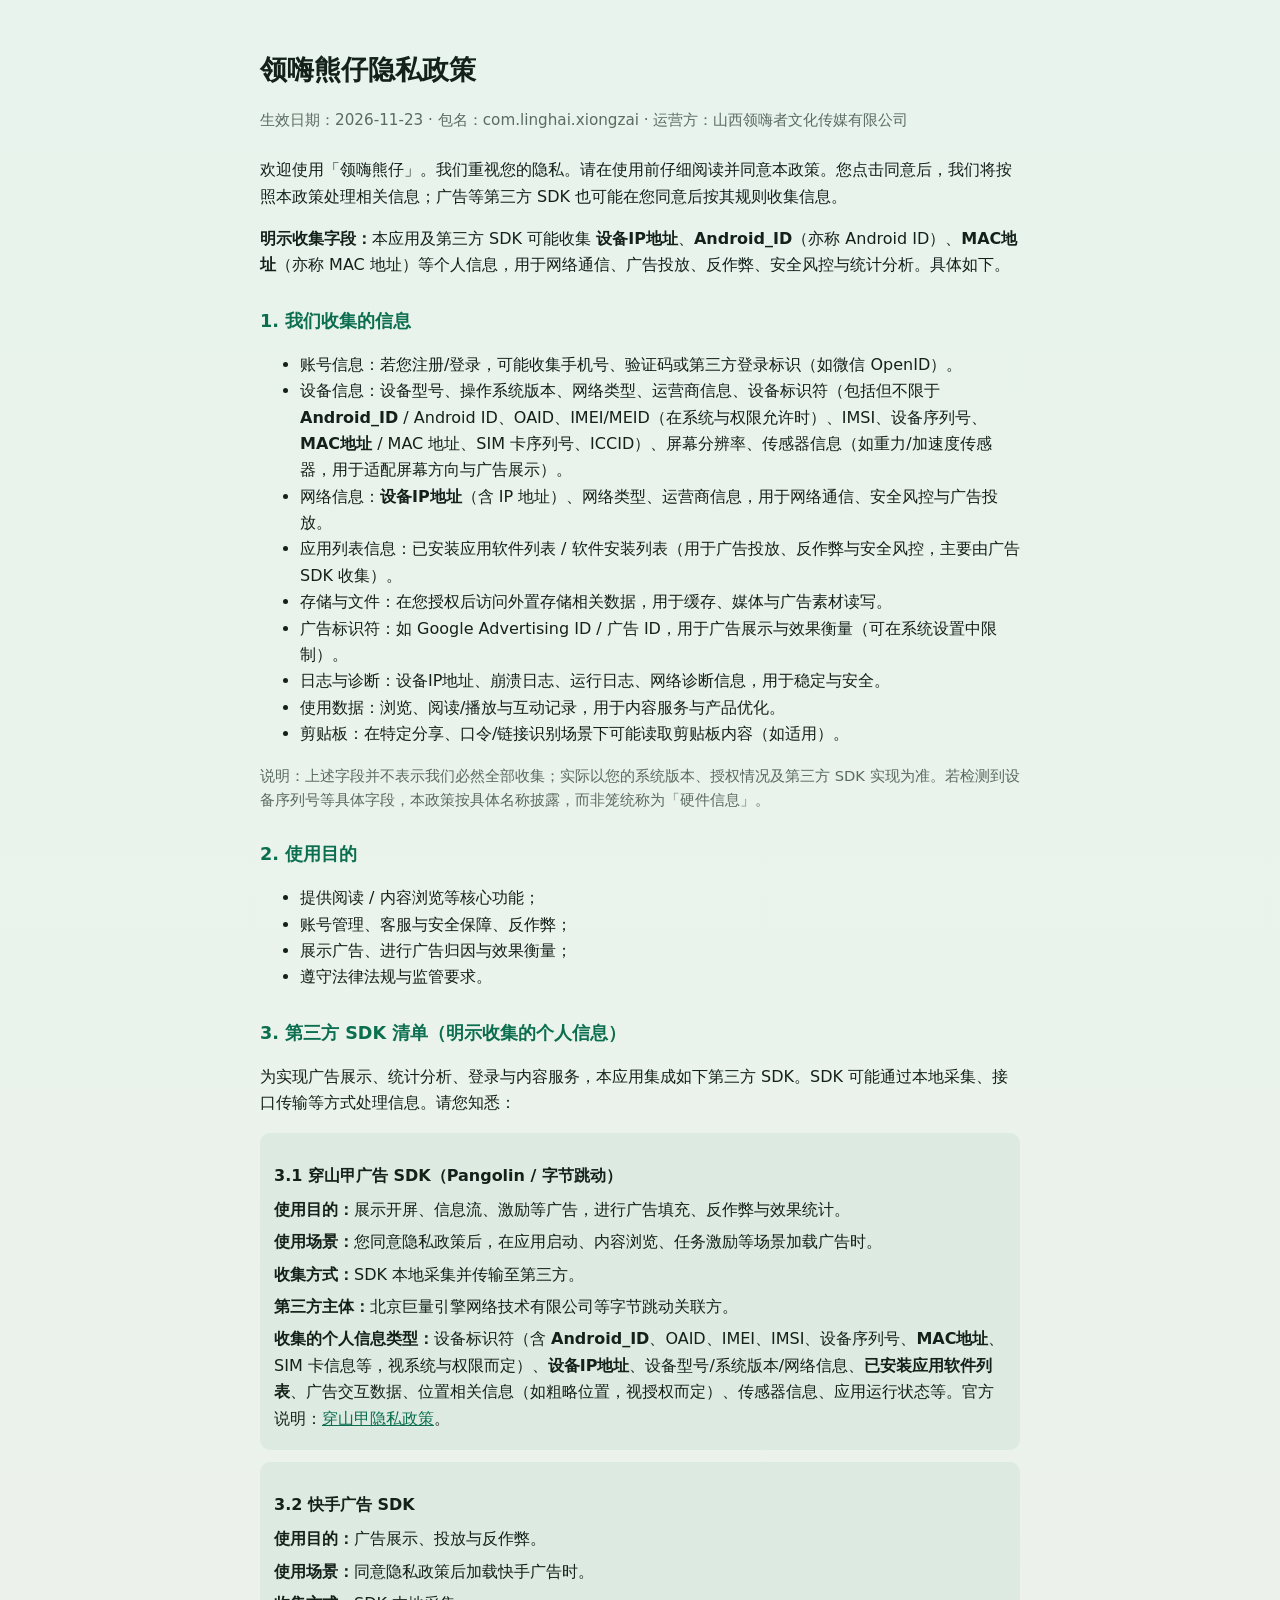
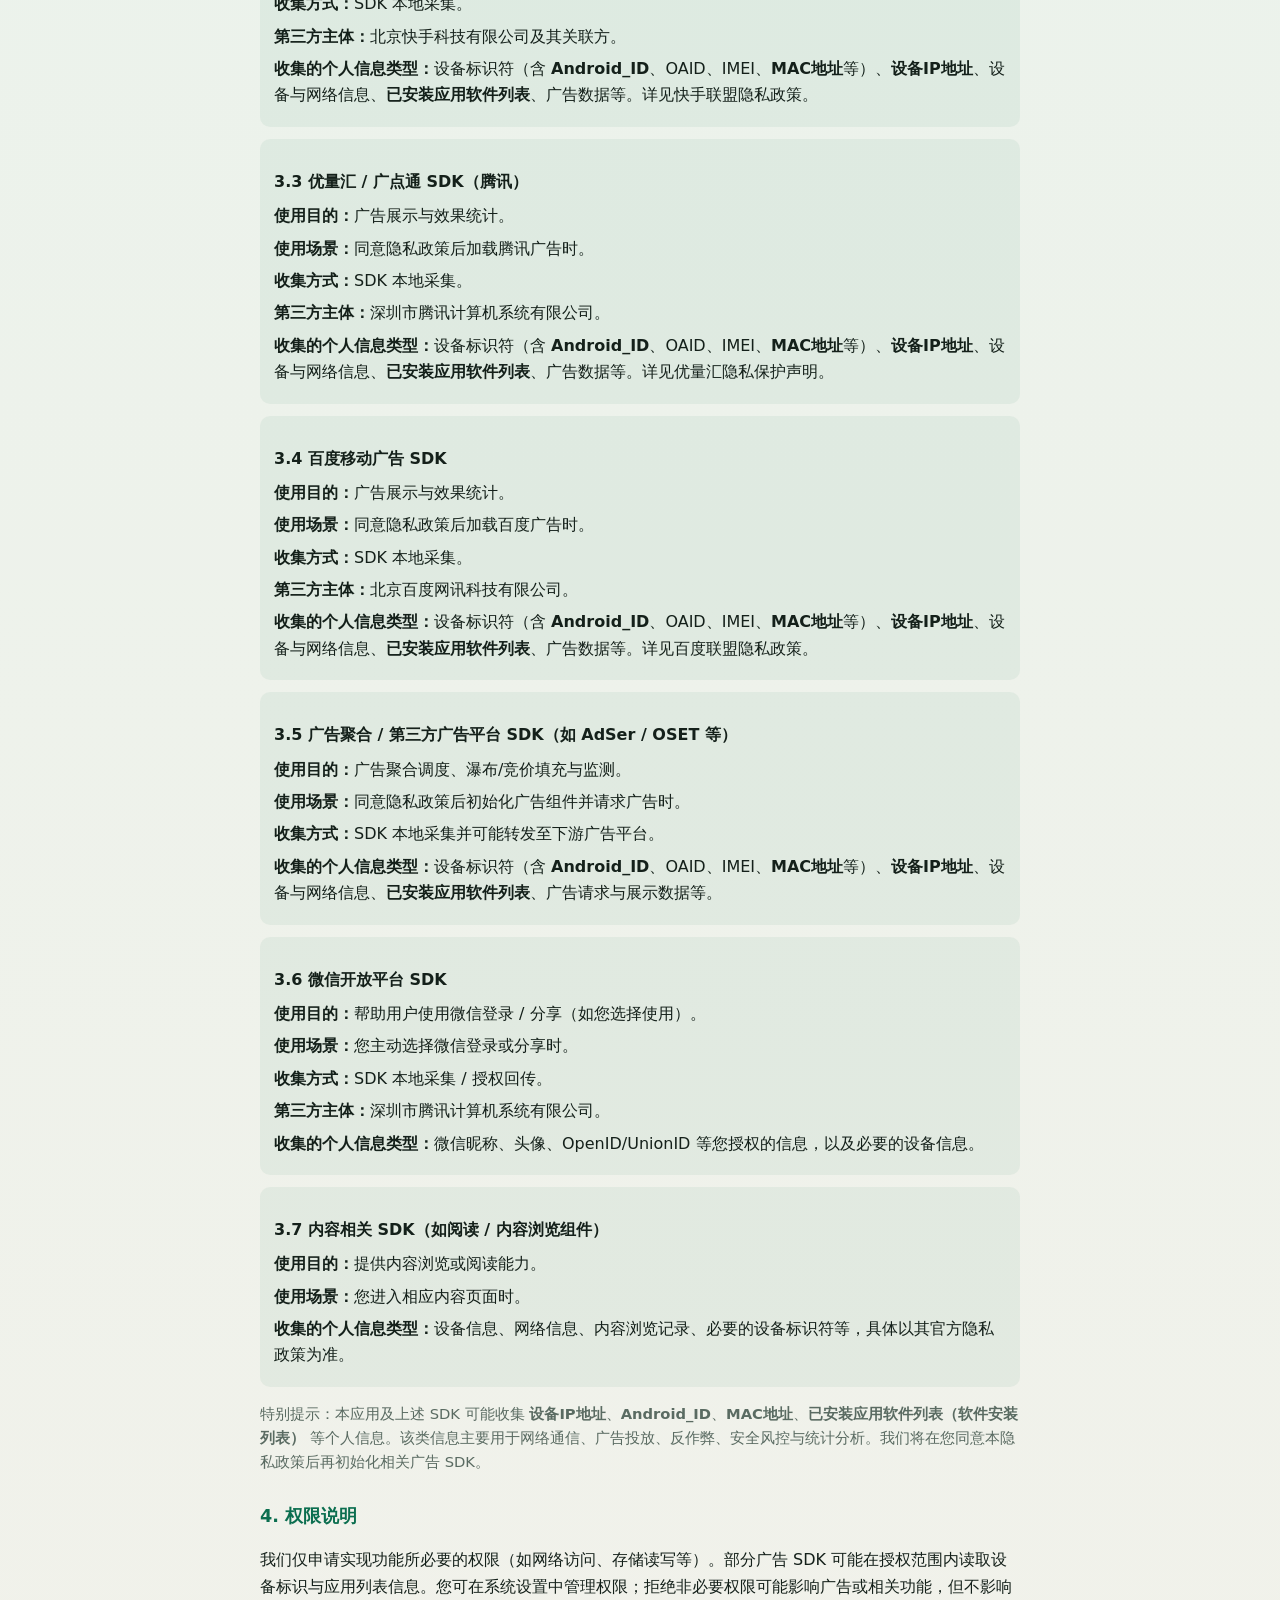
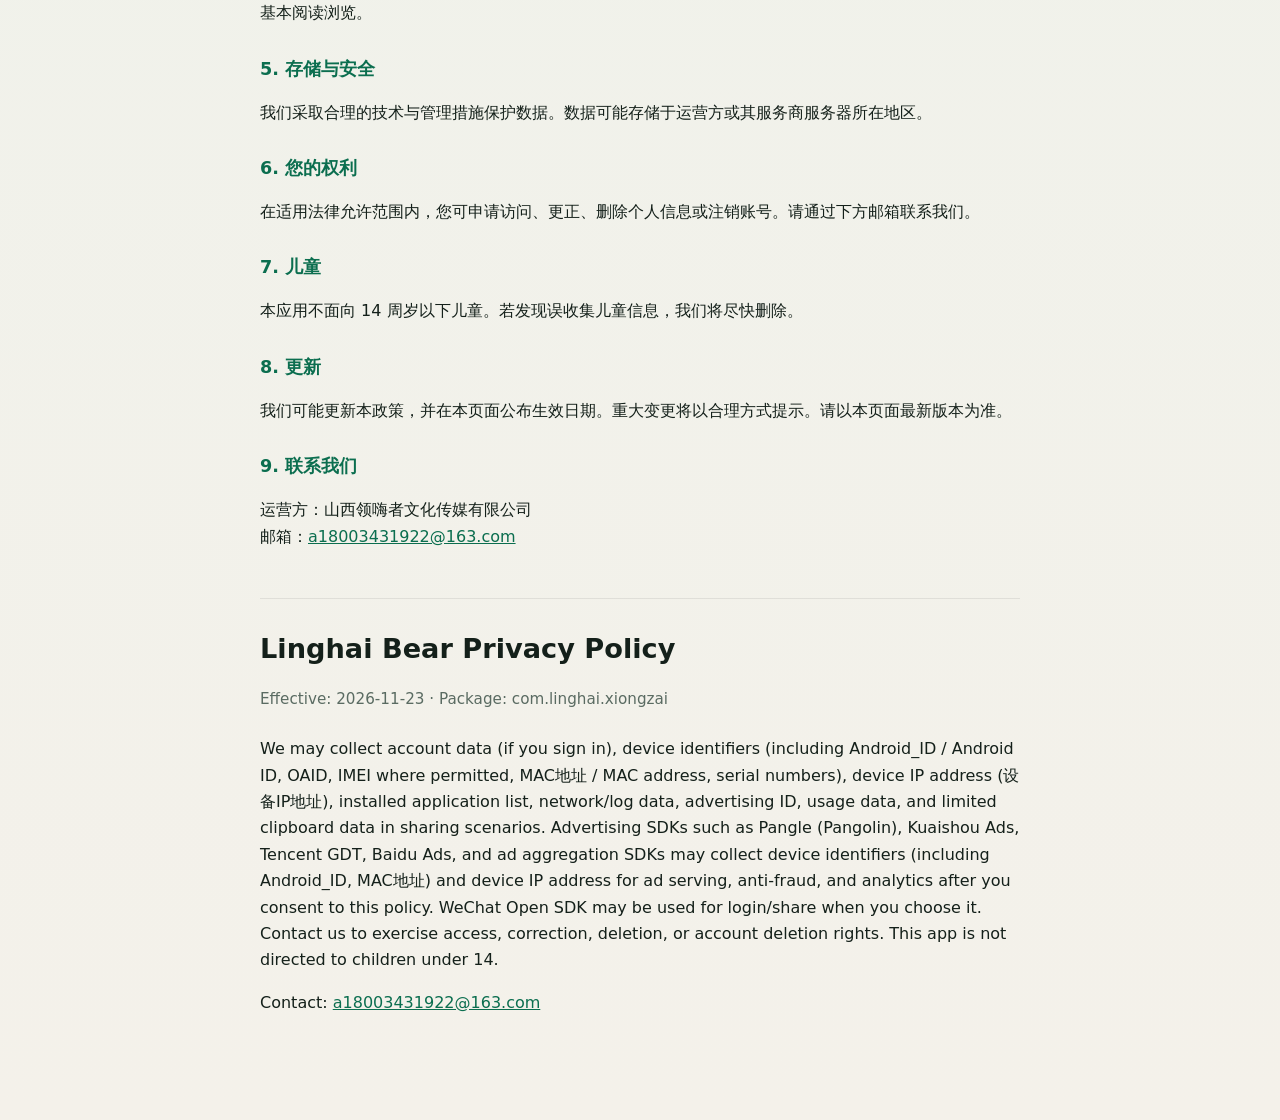
==== commit 11a9d1c7: "Set support contact email to a18003431922@163.com." ====
--- a/privacy-policy/index.html
+++ b/privacy-policy/index.html
@@ -131,13 +131,13 @@
   <p>我们可能更新本政策，并在本页面公布生效日期。重大变更将以合理方式提示。请以本页面最新版本为准。</p>
 
   <h2>9. 联系我们</h2>
-  <p>运营方：山西领嗨者文化传媒有限公司<br/>邮箱：<a href="mailto:support@example.com">support@example.com</a>（请替换为真实联系邮箱）</p>
+  <p>运营方：山西领嗨者文化传媒有限公司<br/>邮箱：<a href="mailto:a18003431922@163.com">a18003431922@163.com</a></p>
 
   <div class="en">
     <h1>Linghai Bear Privacy Policy</h1>
     <p class="meta">Effective: 2026-11-23 · Package: com.linghai.xiongzai</p>
     <p>We may collect account data (if you sign in), device identifiers (including Android_ID / Android ID, OAID, IMEI where permitted, MAC地址 / MAC address, serial numbers), device IP address (设备IP地址), installed application list, network/log data, advertising ID, usage data, and limited clipboard data in sharing scenarios. Advertising SDKs such as Pangle (Pangolin), Kuaishou Ads, Tencent GDT, Baidu Ads, and ad aggregation SDKs may collect device identifiers (including Android_ID, MAC地址) and device IP address for ad serving, anti-fraud, and analytics after you consent to this policy. WeChat Open SDK may be used for login/share when you choose it. Contact us to exercise access, correction, deletion, or account deletion rights. This app is not directed to children under 14.</p>
-    <p>Contact: <a href="mailto:support@example.com">support@example.com</a></p>
+    <p>Contact: <a href="mailto:a18003431922@163.com">a18003431922@163.com</a></p>
   </div>
 </main>
 </body>
